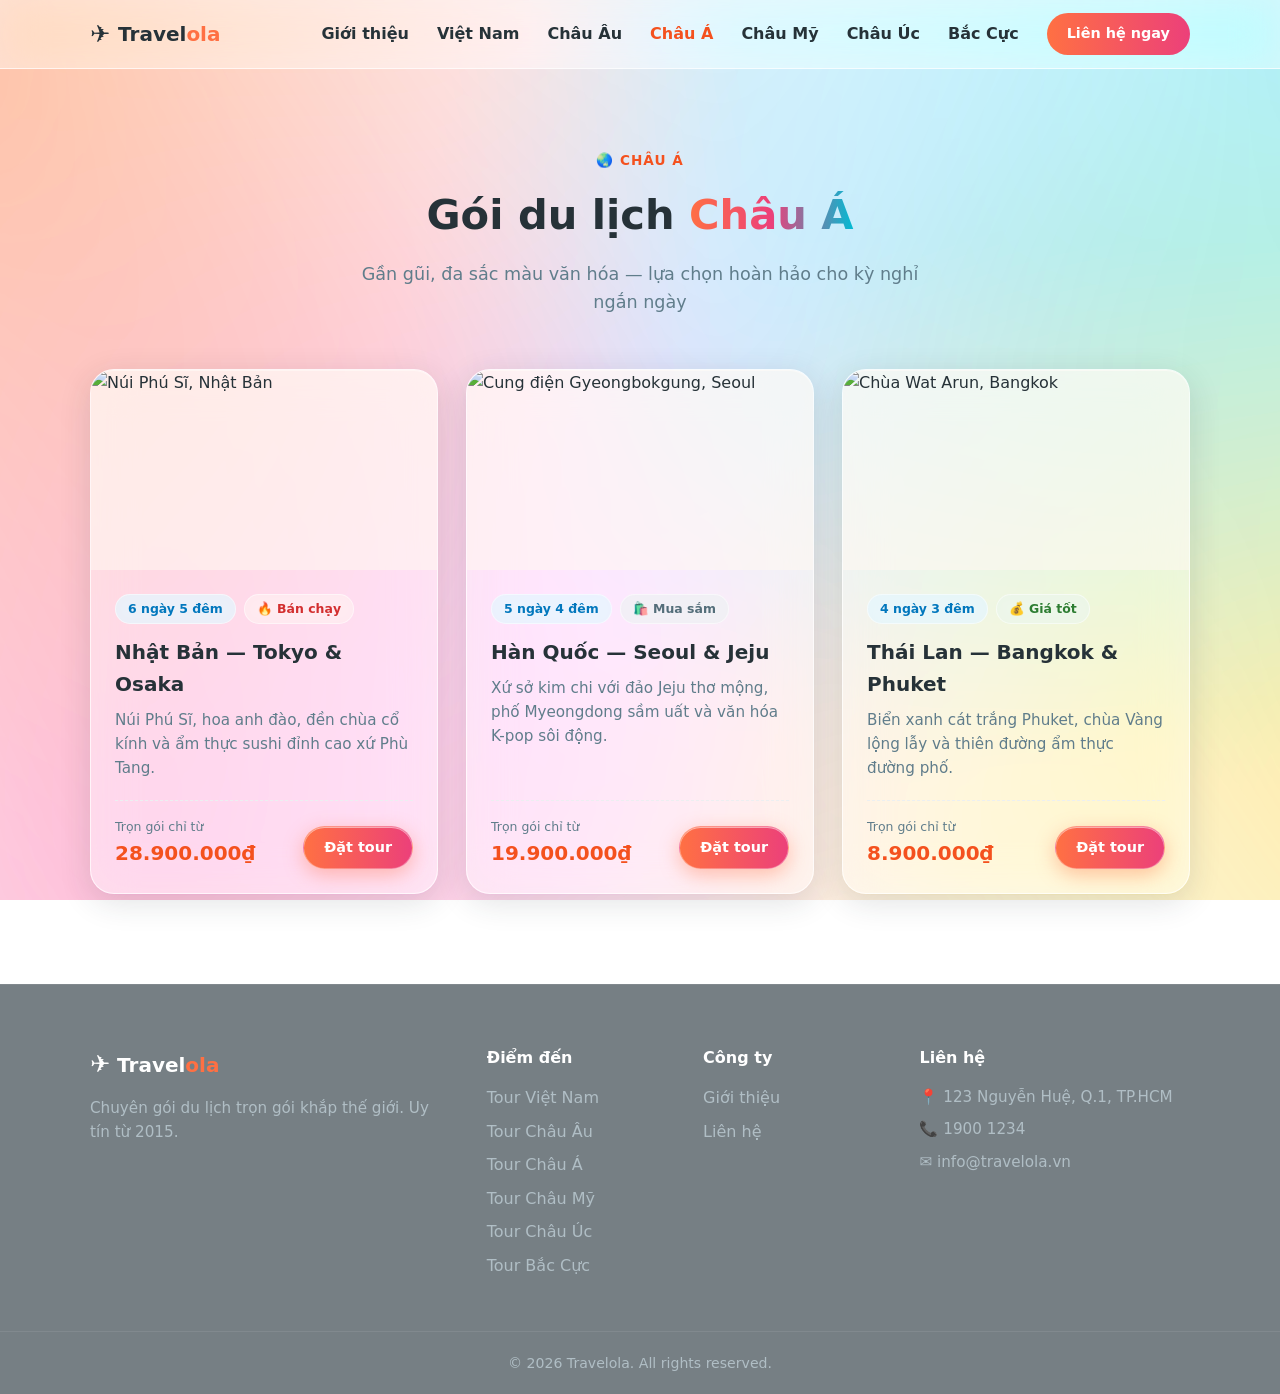
==== website/chau-a.html @ 5a43e80f "Merge main (Travelola rebrand) with Vietnam page Resolved conflicts by keeping the Travelola brandin" ====
<!DOCTYPE html>
<html lang="vi">

<head>
  <meta charset="UTF-8">
  <meta name="viewport" content="width=device-width, initial-scale=1.0">
  <title>Tour Châu Á — Travelola</title>
  <meta name="description"
    content="Gói du lịch trọn gói Châu Á — Nhật Bản, Hàn Quốc, Thái Lan. Gần gũi, đa sắc màu văn hóa, giá tốt cho kỳ nghỉ ngắn ngày.">
  <link rel="canonical" href="https://travelola.vn/chau-a">
  <link rel="icon"
    href="data:image/svg+xml,<svg xmlns='http://www.w3.org/2000/svg' viewBox='0 0 100 100'><text y='.9em' font-size='90'>✈️</text></svg>">

  <!-- Open Graph -->
  <meta property="og:type" content="website">
  <meta property="og:locale" content="vi_VN">
  <meta property="og:title" content="Tour Châu Á — Travelola">
  <meta property="og:description"
    content="Gói du lịch trọn gói Châu Á — Nhật Bản, Hàn Quốc, Thái Lan. Gần gũi, đa sắc màu văn hóa, giá tốt cho kỳ nghỉ ngắn ngày.">
  <meta property="og:url" content="https://travelola.vn/chau-a">

  <!-- Twitter Card -->
  <meta name="twitter:card" content="summary">
  <meta name="twitter:title" content="Tour Châu Á — Travelola">
  <meta name="twitter:description"
    content="Gói du lịch trọn gói Châu Á — Nhật Bản, Hàn Quốc, Thái Lan. Gần gũi, đa sắc màu văn hóa, giá tốt cho kỳ nghỉ ngắn ngày.">

  <link rel="stylesheet" href="css/style.css">
</head>

<body>

  <div class="liquid-bg" aria-hidden="true">
    <div class="liquid-bg-inner"></div>
  </div>

  <!-- ===== HEADER ===== -->
  <header class="header" id="header">
    <div class="container nav">
      <a href="/" class="logo">
        <span class="logo-icon">✈️</span>
        <span class="logo-text">Travel<em>ola</em></span>
      </a>
      <nav class="nav-menu" id="navMenu">
        <a href="/gioi-thieu">Giới thiệu</a>
        <a href="/viet-nam">Việt Nam</a>
        <a href="/chau-au">Châu Âu</a>
        <a href="/chau-a" class="active">Châu Á</a>
        <a href="/chau-my">Châu Mỹ</a>
        <a href="/chau-uc">Châu Úc</a>
        <a href="/chau-bac-cuc">Bắc Cực</a>
        <a href="/lien-he" class="btn btn-small">Liên hệ ngay</a>
      </nav>
      <button class="nav-toggle" id="navToggle" aria-label="Mở menu" aria-expanded="false" aria-controls="navMenu">☰</button>
    </div>
  </header>

  <!-- ===== TOUR CHÂU Á ===== -->
  <section class="section section-first" id="chau-a">
    <div class="container">
      <p class="section-tag">🌏 Châu Á</p>
      <h2 class="section-title">Gói du lịch <span class="gradient-text">Châu Á</span></h2>
      <p class="section-sub">Gần gũi, đa sắc màu văn hóa — lựa chọn hoàn hảo cho kỳ nghỉ ngắn ngày</p>

      <div class="tour-grid">
        <article class="tour-card">
          <div class="tour-img">
            <img src="https://thumb.wikimedia.org/wikipedia/commons/thumb/f/f8/View_of_Mount_Fuji_from_%C5%8Cwakudani_20211202.jpg/1280px-View_of_Mount_Fuji_from_%C5%8Cwakudani_20211202.jpg"
              alt="Núi Phú Sĩ, Nhật Bản" loading="lazy">
          </div>
          <div class="tour-body">
            <div class="tour-meta"><span class="chip chip-blue">6 ngày 5 đêm</span><span class="chip chip-hot">🔥 Bán
                chạy</span></div>
            <h3>Nhật Bản — Tokyo &amp; Osaka</h3>
            <p>Núi Phú Sĩ, hoa anh đào, đền chùa cổ kính và ẩm thực sushi đỉnh cao xứ Phù Tang.</p>
            <div class="tour-footer">
              <div class="price"><span>Trọn gói chỉ từ</span><strong>28.900.000₫</strong></div>
              <a href="/lien-he" class="btn btn-small btn-primary">Đặt tour</a>
            </div>
          </div>
        </article>
        <article class="tour-card">
          <div class="tour-img">
            <img src="https://thumb.wikimedia.org/wikipedia/commons/thumb/6/63/%EA%B4%91%ED%99%94%EB%AC%B8_%EC%9B%94%EB%8C%80.jpg/1280px-%EA%B4%91%ED%99%94%EB%AC%B8_%EC%9B%94%EB%8C%80.jpg"
              alt="Cung điện Gyeongbokgung, Seoul" loading="lazy">
          </div>
          <div class="tour-body">
            <div class="tour-meta"><span class="chip chip-blue">5 ngày 4 đêm</span><span class="chip chip-gray">🛍️ Mua
                sắm</span></div>
            <h3>Hàn Quốc — Seoul &amp; Jeju</h3>
            <p>Xứ sở kim chi với đảo Jeju thơ mộng, phố Myeongdong sầm uất và văn hóa K-pop sôi động.</p>
            <div class="tour-footer">
              <div class="price"><span>Trọn gói chỉ từ</span><strong>19.900.000₫</strong></div>
              <a href="/lien-he" class="btn btn-small btn-primary">Đặt tour</a>
            </div>
          </div>
        </article>
        <article class="tour-card">
          <div class="tour-img">
            <img src="https://thumb.wikimedia.org/wikipedia/commons/thumb/2/2a/%E0%B9%80%E0%B8%88%E0%B8%94%E0%B8%B5%E0%B8%A2%E0%B9%8C%E0%B8%9B%E0%B8%A3%E0%B8%B0%E0%B8%98%E0%B8%B2%E0%B8%99%E0%B8%97%E0%B8%A3%E0%B8%87%E0%B8%9B%E0%B8%A3%E0%B8%B2%E0%B8%87%E0%B8%84%E0%B9%8C%E0%B8%A7%E0%B8%B1%E0%B8%94%E0%B8%AD%E0%B8%A3%E0%B8%B8%E0%B8%932.jpg/1280px-%E0%B9%80%E0%B8%88%E0%B8%94%E0%B8%B5%E0%B8%A2%E0%B9%8C%E0%B8%9B%E0%B8%A3%E0%B8%B0%E0%B8%98%E0%B8%B2%E0%B8%99%E0%B8%97%E0%B8%A3%E0%B8%87%E0%B8%9B%E0%B8%A3%E0%B8%B2%E0%B8%87%E0%B8%84%E0%B9%8C%E0%B8%A7%E0%B8%B1%E0%B8%94%E0%B8%AD%E0%B8%A3%E0%B8%B8%E0%B8%932.jpg"
              alt="Chùa Wat Arun, Bangkok" loading="lazy">
          </div>
          <div class="tour-body">
            <div class="tour-meta"><span class="chip chip-blue">4 ngày 3 đêm</span><span class="chip chip-green">💰 Giá
                tốt</span></div>
            <h3>Thái Lan — Bangkok &amp; Phuket</h3>
            <p>Biển xanh cát trắng Phuket, chùa Vàng lộng lẫy và thiên đường ẩm thực đường phố.</p>
            <div class="tour-footer">
              <div class="price"><span>Trọn gói chỉ từ</span><strong>8.900.000₫</strong></div>
              <a href="/lien-he" class="btn btn-small btn-primary">Đặt tour</a>
            </div>
          </div>
        </article>
      </div>
    </div>
  </section>

  <!-- ===== FOOTER ===== -->
  <footer class="footer">
    <div class="container footer-grid">
      <div>
        <a href="/" class="logo logo-footer"><span class="logo-icon">✈️</span> Travel<em>ola</em></a>
        <p>Chuyên gói du lịch trọn gói khắp thế giới. Uy tín từ 2015.</p>
      </div>
      <div>
        <h4>Điểm đến</h4>
        <a href="/viet-nam">Tour Việt Nam</a>
        <a href="/chau-au">Tour Châu Âu</a>
        <a href="/chau-a">Tour Châu Á</a>
        <a href="/chau-my">Tour Châu Mỹ</a>
        <a href="/chau-uc">Tour Châu Úc</a>
        <a href="/chau-bac-cuc">Tour Bắc Cực</a>
      </div>
      <div>
        <h4>Công ty</h4>
        <a href="/gioi-thieu">Giới thiệu</a>
        <a href="/lien-he">Liên hệ</a>
      </div>
      <div>
        <h4>Liên hệ</h4>
        <p>📍 123 Nguyễn Huệ, Q.1, TP.HCM</p>
        <p>📞 1900 1234</p>
        <p>✉️ info@travelola.vn</p>
      </div>
    </div>
    <div class="footer-bottom">© 2026 Travelola. All rights reserved.</div>
  </footer>

  <script src="js/main.js" defer></script>
</body>

</html>
---- website/css/style.css ----
/* ===== RESET & BASE ===== */
*, *::before, *::after { box-sizing: border-box; margin: 0; padding: 0; }

:root {
  --orange: #ff7043;
  --orange-dark: #f4511e;
  --cyan: #00bcd4;
  --yellow: #ffca28;
  --pink: #ec407a;
  --ink: #263238;
  --gray: #607d8b;
  --bg: #ffffff;
  --bg-alt: rgba(255, 248, 240, .55);
  --radius: 24px;
  --shadow: 0 8px 30px rgba(38, 50, 56, .10);
  --shadow-hover: 0 16px 40px rgba(38, 50, 56, .16);

  /* ===== LIQUID GLASS TOKENS ===== */
  --glass-bg: rgba(255, 255, 255, .45);
  --glass-bg-strong: rgba(255, 255, 255, .65);
  --glass-border: rgba(255, 255, 255, .7);
  --glass-highlight: rgba(255, 255, 255, .9);
  --glass-blur: 22px;
  --glass-shadow: 0 8px 32px rgba(38, 50, 56, .14), inset 0 1px 0 rgba(255, 255, 255, .6);
  --glass-shadow-hover: 0 20px 48px rgba(38, 50, 56, .22), inset 0 1px 0 rgba(255, 255, 255, .7);
}

html { scroll-behavior: smooth; scroll-padding-top: 80px; }

body {
  font-family: 'Segoe UI', system-ui, -apple-system, sans-serif;
  color: var(--ink);
  background: transparent;
  line-height: 1.6;
  min-height: 100vh;
}

/* Blurred liquid color field that glass panels float over */
.liquid-bg {
  position: fixed;
  inset: 0;
  z-index: -1;
  overflow: hidden;
  background: #fdfcfb;
}

.liquid-bg-inner {
  position: absolute;
  inset: -20%;
  background:
    radial-gradient(circle at 12% 18%, rgba(255, 112, 67, .38), transparent 42%),
    radial-gradient(circle at 88% 12%, rgba(0, 188, 212, .32), transparent 45%),
    radial-gradient(circle at 22% 82%, rgba(236, 64, 122, .30), transparent 45%),
    radial-gradient(circle at 92% 78%, rgba(255, 202, 40, .30), transparent 42%),
    radial-gradient(circle at 50% 50%, rgba(102, 126, 234, .16), transparent 60%);
  filter: blur(60px) saturate(160%);
  animation: liquidShift 24s ease-in-out infinite;
}

@keyframes liquidShift {
  0%, 100% { transform: scale(1) translate(0, 0); }
  50% { transform: scale(1.12) translate(-2%, 2%); }
}

.container { max-width: 1140px; margin: 0 auto; padding: 0 20px; }

img { max-width: 100%; }
a { text-decoration: none; color: inherit; }

.gradient-text {
  background: linear-gradient(90deg, var(--orange), var(--pink), var(--cyan));
  -webkit-background-clip: text;
  background-clip: text;
  -webkit-text-fill-color: transparent;
  color: transparent;
}

/* ===== BUTTONS ===== */
.btn {
  display: inline-block;
  padding: 14px 30px;
  border-radius: 999px;
  font-weight: 700;
  font-size: 1rem;
  transition: transform .2s, box-shadow .2s, background .2s, border-color .2s;
  cursor: pointer;
  position: relative;
}
.btn:hover { transform: translateY(-3px); }

.btn-primary {
  background: linear-gradient(90deg, var(--orange), var(--pink));
  color: #fff;
  box-shadow: 0 6px 20px rgba(255, 112, 67, .4), inset 0 1px 0 rgba(255, 255, 255, .5);
  border: 1px solid rgba(255, 255, 255, .3);
}
.btn-primary:hover { box-shadow: 0 10px 28px rgba(255, 112, 67, .55), inset 0 1px 0 rgba(255, 255, 255, .5); }

.btn-outline {
  border: 1px solid var(--glass-border);
  color: var(--ink);
  background: var(--glass-bg);
  backdrop-filter: blur(var(--glass-blur));
  -webkit-backdrop-filter: blur(var(--glass-blur));
  box-shadow: var(--glass-shadow);
}
.btn-outline:hover { background: var(--glass-bg-strong); box-shadow: var(--glass-shadow-hover); }

.btn-white {
  background: rgba(255, 255, 255, .75);
  color: var(--orange-dark);
  backdrop-filter: blur(var(--glass-blur));
  -webkit-backdrop-filter: blur(var(--glass-blur));
  box-shadow: var(--glass-shadow);
  border: 1px solid var(--glass-border);
}
.btn-outline-white {
  border: 1px solid rgba(255, 255, 255, .6);
  color: #fff;
  background: rgba(255, 255, 255, .12);
  backdrop-filter: blur(var(--glass-blur));
  -webkit-backdrop-filter: blur(var(--glass-blur));
}
.btn-outline-white:hover { background: rgba(255,255,255,.22); }

.btn-small { padding: 9px 20px; font-size: .9rem; }

/* ===== HEADER ===== */
.header {
  position: fixed;
  top: 0; left: 0; right: 0;
  z-index: 100;
  background: var(--glass-bg);
  backdrop-filter: blur(var(--glass-blur)) saturate(180%);
  -webkit-backdrop-filter: blur(var(--glass-blur)) saturate(180%);
  border-bottom: 1px solid var(--glass-border);
  transition: box-shadow .3s, background .3s;
}
.header.scrolled { box-shadow: var(--glass-shadow); background: var(--glass-bg-strong); }

.nav {
  display: flex;
  align-items: center;
  justify-content: space-between;
  height: 68px;
}

.logo { display: flex; align-items: center; gap: 8px; font-size: 1.25rem; font-weight: 800; }
.logo em { font-style: normal; color: var(--orange); }
.logo-icon { font-size: 1.5rem; }

.nav-menu { display: flex; align-items: center; gap: 28px; }
.nav-menu a { font-weight: 600; color: var(--ink); transition: color .2s; }
.nav-menu a:hover { color: var(--orange); }
.nav-menu a.active:not(.btn) { color: var(--orange-dark); }
.nav-menu .btn { color: #fff; background: linear-gradient(90deg, var(--orange), var(--pink)); }
.nav-menu .btn:hover { color: #fff; }
.nav-menu .btn.active { box-shadow: 0 0 0 2px rgba(255, 255, 255, .7); }

.nav-toggle {
  display: none;
  background: none;
  border: none;
  font-size: 1.6rem;
  color: var(--ink);
  cursor: pointer;
}

/* ===== HERO ===== */
.hero {
  position: relative;
  padding: 150px 0 120px;
  overflow: hidden;
  text-align: center;
}

.hero-content { position: relative; z-index: 2; }

.hero-badge {
  display: inline-block;
  background: var(--glass-bg-strong);
  backdrop-filter: blur(var(--glass-blur));
  -webkit-backdrop-filter: blur(var(--glass-blur));
  border: 1px solid var(--glass-border);
  padding: 8px 20px;
  border-radius: 999px;
  font-weight: 600;
  font-size: .95rem;
  box-shadow: var(--glass-shadow);
  margin-bottom: 24px;
}

.hero h1 { font-size: clamp(2.2rem, 5.5vw, 3.8rem); line-height: 1.15; margin-bottom: 20px; }

.hero-sub {
  font-size: 1.15rem;
  color: var(--gray);
  max-width: 640px;
  margin: 0 auto 32px;
}

.hero-actions { display: flex; gap: 16px; justify-content: center; flex-wrap: wrap; margin-bottom: 48px; }

.hero-stats {
  display: flex;
  justify-content: center;
  gap: 56px;
  flex-wrap: wrap;
}
.stat strong { display: block; font-size: 2rem; color: var(--orange-dark); }
.stat span { color: var(--gray); font-size: .95rem; }

.hero-decor {
  position: absolute;
  font-size: 3.5rem;
  opacity: .5;
  animation: float 6s ease-in-out infinite;
  user-select: none;
}
.hero-decor-1 { top: 18%; left: 8%; animation-delay: 0s; }
.hero-decor-2 { top: 30%; right: 10%; animation-delay: 1.5s; }
.hero-decor-3 { bottom: 22%; left: 14%; animation-delay: 3s; }
.hero-decor-4 { bottom: 28%; right: 16%; animation-delay: 4.5s; }

@keyframes float {
  0%, 100% { transform: translateY(0); }
  50% { transform: translateY(-18px); }
}

/* ===== SECTIONS ===== */
.section { padding: 90px 0; }
.section-alt { background: var(--bg-alt); }
.section-first { padding-top: 150px; }

.section-tag {
  text-align: center;
  font-weight: 700;
  color: var(--orange-dark);
  text-transform: uppercase;
  letter-spacing: 1px;
  font-size: .85rem;
  margin-bottom: 10px;
}

.section-title { text-align: center; font-size: clamp(1.8rem, 4vw, 2.6rem); margin-bottom: 12px; }
.section-sub { text-align: center; color: var(--gray); font-size: 1.1rem; max-width: 560px; margin: 0 auto 52px; }

/* ===== ABOUT ===== */
.about-grid {
  display: grid;
  grid-template-columns: repeat(auto-fit, minmax(240px, 1fr));
  gap: 24px;
}

.about-card {
  display: block;
  background: var(--glass-bg);
  backdrop-filter: blur(var(--glass-blur)) saturate(160%);
  -webkit-backdrop-filter: blur(var(--glass-blur)) saturate(160%);
  border: 1px solid var(--glass-border);
  border-radius: var(--radius);
  padding: 32px 26px;
  box-shadow: var(--glass-shadow);
  transition: transform .25s, box-shadow .25s, background .25s;
  text-align: center;
}
.about-card:hover { transform: translateY(-8px); box-shadow: var(--glass-shadow-hover); background: var(--glass-bg-strong); }

.about-icon {
  width: 68px; height: 68px;
  border-radius: 20px;
  display: flex;
  align-items: center;
  justify-content: center;
  font-size: 2rem;
  margin: 0 auto 18px;
  border: 1px solid rgba(255, 255, 255, .6);
  box-shadow: inset 0 1px 0 rgba(255, 255, 255, .7);
}
.about-card h3 { margin-bottom: 10px; font-size: 1.15rem; }
.about-card p { color: var(--gray); font-size: .95rem; }

/* ===== TOUR CARDS ===== */
.tour-grid {
  display: grid;
  grid-template-columns: repeat(auto-fit, minmax(290px, 1fr));
  gap: 28px;
}

.tour-card {
  background: var(--glass-bg);
  backdrop-filter: blur(var(--glass-blur)) saturate(160%);
  -webkit-backdrop-filter: blur(var(--glass-blur)) saturate(160%);
  border: 1px solid var(--glass-border);
  border-radius: var(--radius);
  overflow: hidden;
  box-shadow: var(--glass-shadow);
  transition: transform .25s, box-shadow .25s, background .25s;
  display: flex;
  flex-direction: column;
}
.tour-card:hover { transform: translateY(-8px); box-shadow: var(--glass-shadow-hover); background: var(--glass-bg-strong); }

.tour-img {
  height: 200px;
  overflow: hidden;
  background: var(--bg-alt);
}
.tour-img img {
  width: 100%;
  height: 100%;
  object-fit: cover;
  display: block;
  transition: transform .3s;
}
.tour-card:hover .tour-img img { transform: scale(1.08); }

.tour-body { padding: 24px; display: flex; flex-direction: column; flex: 1; }

.tour-meta { display: flex; gap: 8px; flex-wrap: wrap; margin-bottom: 12px; }

.chip {
  font-size: .78rem;
  font-weight: 700;
  padding: 4px 12px;
  border-radius: 999px;
  backdrop-filter: blur(8px);
  -webkit-backdrop-filter: blur(8px);
  border: 1px solid rgba(255, 255, 255, .5);
}
.chip-blue  { background: rgba(225, 245, 254, .65); color: #0277bd; }
.chip-gray  { background: rgba(236, 239, 241, .65); color: #546e7a; }
.chip-hot   { background: rgba(255, 235, 238, .65); color: #d32f2f; }
.chip-green { background: rgba(232, 245, 233, .65); color: #2e7d32; }

.tour-body h3 { font-size: 1.25rem; margin-bottom: 8px; }
.tour-body > p { color: var(--gray); font-size: .95rem; flex: 1; }

.tour-footer {
  display: flex;
  align-items: flex-end;
  justify-content: space-between;
  gap: 12px;
  margin-top: 20px;
  padding-top: 16px;
  border-top: 1px dashed #eceff1;
}

.price span { display: block; font-size: .78rem; color: var(--gray); }
.price strong { font-size: 1.25rem; color: var(--orange-dark); }

/* ===== CTA ===== */
.cta {
  position: relative;
  margin: 40px auto;
  max-width: 1140px;
  border-radius: var(--radius);
  background: linear-gradient(120deg, rgba(255, 112, 67, .75) 0%, rgba(236, 64, 122, .75) 55%, rgba(0, 188, 212, .75) 130%);
  backdrop-filter: blur(var(--glass-blur)) saturate(160%);
  -webkit-backdrop-filter: blur(var(--glass-blur)) saturate(160%);
  border: 1px solid rgba(255, 255, 255, .4);
  box-shadow: var(--glass-shadow);
  color: #fff;
  padding: 80px 0;
  text-align: center;
}
.cta.section-first { padding-top: 150px; }
.cta h2 { font-size: clamp(1.7rem, 4vw, 2.4rem); margin-bottom: 14px; }
.cta p { font-size: 1.1rem; opacity: .95; max-width: 560px; margin: 0 auto 30px; }
.cta-actions { display: flex; gap: 16px; justify-content: center; flex-wrap: wrap; }


/* ===== CONTACT FORM ===== */
.contact-form {
  background: var(--glass-bg-strong);
  backdrop-filter: blur(var(--glass-blur)) saturate(160%);
  -webkit-backdrop-filter: blur(var(--glass-blur)) saturate(160%);
  color: var(--ink);
  text-align: left;
  max-width: 560px;
  margin: 44px auto 0;
  padding: 36px;
  border-radius: var(--radius);
  border: 1px solid rgba(255, 255, 255, .6);
  box-shadow: var(--glass-shadow);
}
.contact-form h3 { text-align: center; font-size: 1.35rem; margin-bottom: 22px; }
.form-row { display: grid; grid-template-columns: 1fr 1fr; gap: 16px; }
.form-group { margin-bottom: 16px; }
.form-group label { display: block; font-size: .9rem; font-weight: 700; margin-bottom: 6px; color: var(--gray); }
.form-group input,
.form-group textarea {
  width: 100%;
  padding: 12px 14px;
  border: 1px solid var(--glass-border);
  border-radius: 12px;
  font: inherit;
  color: var(--ink);
  background: rgba(255, 255, 255, .55);
  transition: border-color .2s, background .2s;
}
.form-group input:focus,
.form-group textarea:focus { outline: none; border-color: var(--orange); background: rgba(255, 255, 255, .85); }
.form-group textarea { resize: vertical; }
.contact-form .btn { display: block; width: 100%; text-align: center; border: none; }
.form-note { margin-top: 14px; text-align: center; font-weight: 700; min-height: 1.2em; }
.form-note.success { color: #2e7d32; }
.form-note.error { color: #c62828; }

@media (max-width: 560px) {
  .form-row { grid-template-columns: 1fr; }
  .contact-form { padding: 26px; }
}
/* ===== FOOTER ===== */
.footer {
  background: rgba(28, 43, 51, .6);
  backdrop-filter: blur(var(--glass-blur)) saturate(160%);
  -webkit-backdrop-filter: blur(var(--glass-blur)) saturate(160%);
  border-top: 1px solid rgba(255, 255, 255, .08);
  color: #b0bec5;
  padding: 60px 0 0;
}

.footer-grid {
  display: grid;
  grid-template-columns: 2fr 1fr 1fr 1.5fr;
  gap: 36px;
  padding-bottom: 44px;
}

.footer .logo-footer { color: #fff; margin-bottom: 12px; }
.footer h4 { color: #fff; margin-bottom: 14px; font-size: 1rem; }
.footer a { display: block; margin-bottom: 8px; transition: color .2s; }
.footer a:hover { color: var(--yellow); }
.footer p { font-size: .95rem; margin-bottom: 8px; }

.footer-bottom {
  border-top: 1px solid rgba(255,255,255,.08);
  text-align: center;
  padding: 20px;
  font-size: .88rem;
}

/* ===== SCROLL REVEAL ===== */
.reveal {
  opacity: 0;
  transform: translateY(28px);
  transition: opacity .6s ease, transform .6s ease;
}
.reveal.visible { opacity: 1; transform: translateY(0); }

/* ===== RESPONSIVE ===== */
@media (max-width: 820px) {
  .nav-toggle { display: block; }

  .nav-menu {
    position: absolute;
    top: 68px; left: 0; right: 0;
    background: var(--glass-bg-strong);
    backdrop-filter: blur(var(--glass-blur)) saturate(160%);
    -webkit-backdrop-filter: blur(var(--glass-blur)) saturate(160%);
    border-bottom: 1px solid var(--glass-border);
    flex-direction: column;
    padding: 24px;
    gap: 18px;
    box-shadow: var(--glass-shadow);
    display: none;
  }
  .nav-menu.open { display: flex; }

  .hero { padding: 120px 0 100px; }
  .section-first { padding-top: 120px; }
  .hero-decor { font-size: 2.2rem; }
  .hero-stats { gap: 32px; }

  .footer-grid { grid-template-columns: 1fr 1fr; }
}

@media (max-width: 520px) {
  .footer-grid { grid-template-columns: 1fr; }
  .section { padding: 64px 0; }
}
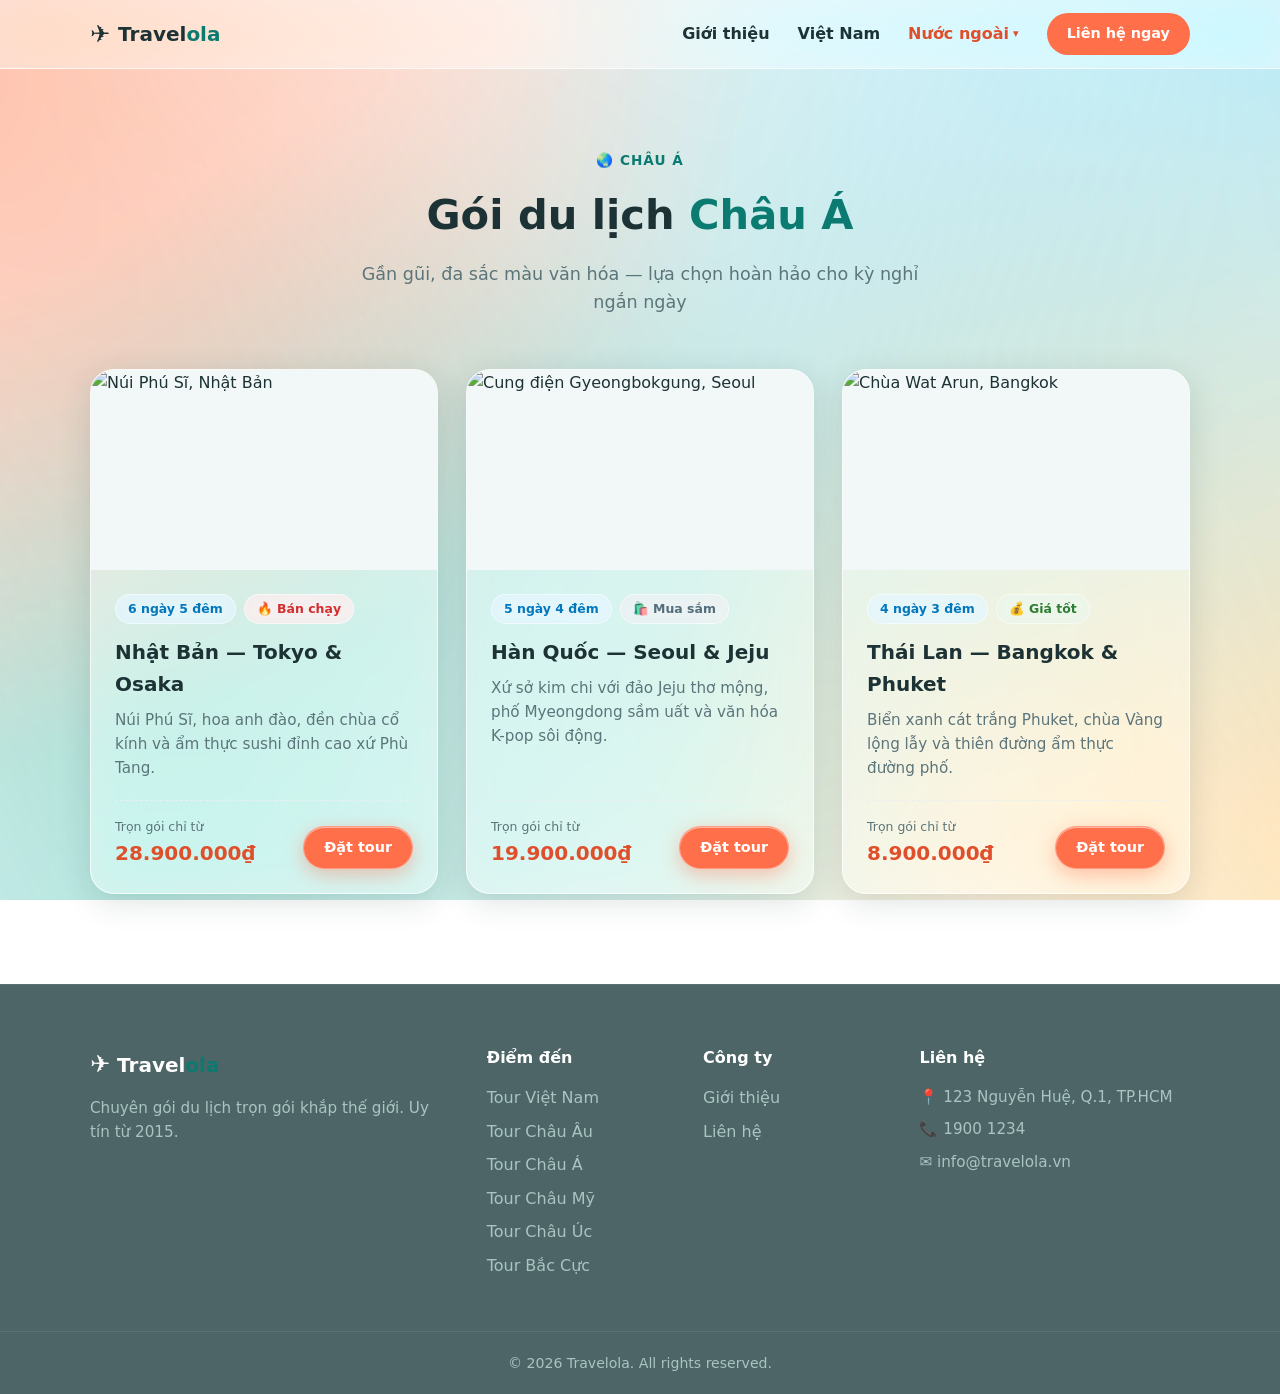
==== commit 0bd82fb5: "Gộp menu các châu vào một mục "Nước ngoài" Thay 5 link châu lục (Châu Âu, Châu Á, Châu Mỹ, Châu Úc, " ====
--- a/website/chau-a.html
+++ b/website/chau-a.html
@@ -44,11 +44,18 @@
       <nav class="nav-menu" id="navMenu">
         <a href="/gioi-thieu">Giới thiệu</a>
         <a href="/viet-nam">Việt Nam</a>
-        <a href="/chau-au">Châu Âu</a>
-        <a href="/chau-a" class="active">Châu Á</a>
-        <a href="/chau-my">Châu Mỹ</a>
-        <a href="/chau-uc">Châu Úc</a>
-        <a href="/chau-bac-cuc">Bắc Cực</a>
+        <div class="nav-dropdown">
+          <button type="button" class="nav-dropdown-toggle active" aria-expanded="false" aria-haspopup="true">
+            Nước ngoài <span class="nav-caret" aria-hidden="true">▾</span>
+          </button>
+          <div class="nav-dropdown-menu">
+            <a href="/chau-au">Châu Âu</a>
+            <a href="/chau-a" class="active">Châu Á</a>
+            <a href="/chau-my">Châu Mỹ</a>
+            <a href="/chau-uc">Châu Úc</a>
+            <a href="/chau-bac-cuc">Bắc Cực</a>
+          </div>
+        </div>
         <a href="/lien-he" class="btn btn-small">Liên hệ ngay</a>
       </nav>
       <button class="nav-toggle" id="navToggle" aria-label="Mở menu" aria-expanded="false" aria-controls="navMenu">☰</button>
--- a/website/css/style.css
+++ b/website/css/style.css
@@ -2,18 +2,19 @@
 *, *::before, *::after { box-sizing: border-box; margin: 0; padding: 0; }
 
 :root {
-  --orange: #ff7043;
-  --orange-dark: #f4511e;
-  --cyan: #00bcd4;
-  --yellow: #ffca28;
-  --pink: #ec407a;
-  --ink: #263238;
-  --gray: #607d8b;
+  --sea: #0f9b8e;
+  --sea-dark: #0b7a70;
+  --sky: #4fb8d6;
+  --sand: #e8ac4f;
+  --coral: #ff6f4a;
+  --coral-dark: #e04f2b;
+  --ink: #1d3235;
+  --gray: #5c757a;
   --bg: #ffffff;
-  --bg-alt: rgba(255, 248, 240, .55);
+  --bg-alt: #f2f8f7;
   --radius: 24px;
-  --shadow: 0 8px 30px rgba(38, 50, 56, .10);
-  --shadow-hover: 0 16px 40px rgba(38, 50, 56, .16);
+  --shadow: 0 8px 30px rgba(29, 50, 53, .10);
+  --shadow-hover: 0 16px 40px rgba(29, 50, 53, .16);
 
   /* ===== LIQUID GLASS TOKENS ===== */
   --glass-bg: rgba(255, 255, 255, .45);
@@ -21,8 +22,8 @@
   --glass-border: rgba(255, 255, 255, .7);
   --glass-highlight: rgba(255, 255, 255, .9);
   --glass-blur: 22px;
-  --glass-shadow: 0 8px 32px rgba(38, 50, 56, .14), inset 0 1px 0 rgba(255, 255, 255, .6);
-  --glass-shadow-hover: 0 20px 48px rgba(38, 50, 56, .22), inset 0 1px 0 rgba(255, 255, 255, .7);
+  --glass-shadow: 0 8px 32px rgba(29, 50, 53, .14), inset 0 1px 0 rgba(255, 255, 255, .6);
+  --glass-shadow-hover: 0 20px 48px rgba(29, 50, 53, .22), inset 0 1px 0 rgba(255, 255, 255, .7);
 }
 
 html { scroll-behavior: smooth; scroll-padding-top: 80px; }
@@ -48,11 +49,11 @@
   position: absolute;
   inset: -20%;
   background:
-    radial-gradient(circle at 12% 18%, rgba(255, 112, 67, .38), transparent 42%),
-    radial-gradient(circle at 88% 12%, rgba(0, 188, 212, .32), transparent 45%),
-    radial-gradient(circle at 22% 82%, rgba(236, 64, 122, .30), transparent 45%),
-    radial-gradient(circle at 92% 78%, rgba(255, 202, 40, .30), transparent 42%),
-    radial-gradient(circle at 50% 50%, rgba(102, 126, 234, .16), transparent 60%);
+    radial-gradient(circle at 12% 18%, rgba(255, 111, 74, .38), transparent 42%),
+    radial-gradient(circle at 88% 12%, rgba(79, 184, 214, .32), transparent 45%),
+    radial-gradient(circle at 22% 82%, rgba(15, 155, 142, .30), transparent 45%),
+    radial-gradient(circle at 92% 78%, rgba(232, 172, 79, .30), transparent 42%),
+    radial-gradient(circle at 50% 50%, rgba(11, 122, 112, .16), transparent 60%);
   filter: blur(60px) saturate(160%);
   animation: liquidShift 24s ease-in-out infinite;
 }
@@ -68,11 +69,7 @@
 a { text-decoration: none; color: inherit; }
 
 .gradient-text {
-  background: linear-gradient(90deg, var(--orange), var(--pink), var(--cyan));
-  -webkit-background-clip: text;
-  background-clip: text;
-  -webkit-text-fill-color: transparent;
-  color: transparent;
+  color: var(--sea-dark);
 }
 
 /* ===== BUTTONS ===== */
@@ -89,12 +86,12 @@
 .btn:hover { transform: translateY(-3px); }
 
 .btn-primary {
-  background: linear-gradient(90deg, var(--orange), var(--pink));
+  background: var(--coral);
   color: #fff;
-  box-shadow: 0 6px 20px rgba(255, 112, 67, .4), inset 0 1px 0 rgba(255, 255, 255, .5);
+  box-shadow: 0 6px 20px rgba(255, 111, 74, .4), inset 0 1px 0 rgba(255, 255, 255, .5);
   border: 1px solid rgba(255, 255, 255, .3);
 }
-.btn-primary:hover { box-shadow: 0 10px 28px rgba(255, 112, 67, .55), inset 0 1px 0 rgba(255, 255, 255, .5); }
+.btn-primary:hover { background: var(--coral-dark); box-shadow: 0 10px 28px rgba(224, 79, 43, .5), inset 0 1px 0 rgba(255, 255, 255, .5); }
 
 .btn-outline {
   border: 1px solid var(--glass-border);
@@ -108,7 +105,7 @@
 
 .btn-white {
   background: rgba(255, 255, 255, .75);
-  color: var(--orange-dark);
+  color: var(--coral-dark);
   backdrop-filter: blur(var(--glass-blur));
   -webkit-backdrop-filter: blur(var(--glass-blur));
   box-shadow: var(--glass-shadow);
@@ -146,15 +143,15 @@
 }
 
 .logo { display: flex; align-items: center; gap: 8px; font-size: 1.25rem; font-weight: 800; }
-.logo em { font-style: normal; color: var(--orange); }
+.logo em { font-style: normal; color: var(--sea-dark); }
 .logo-icon { font-size: 1.5rem; }
 
 .nav-menu { display: flex; align-items: center; gap: 28px; }
 .nav-menu a { font-weight: 600; color: var(--ink); transition: color .2s; }
-.nav-menu a:hover { color: var(--orange); }
-.nav-menu a.active:not(.btn) { color: var(--orange-dark); }
-.nav-menu .btn { color: #fff; background: linear-gradient(90deg, var(--orange), var(--pink)); }
-.nav-menu .btn:hover { color: #fff; }
+.nav-menu a:hover { color: var(--coral); }
+.nav-menu a.active:not(.btn) { color: var(--coral-dark); }
+.nav-menu .btn { color: #fff; background: var(--coral); }
+.nav-menu .btn:hover { color: #fff; background: var(--coral-dark); }
 .nav-menu .btn.active { box-shadow: 0 0 0 2px rgba(255, 255, 255, .7); }
 
 .nav-toggle {
@@ -166,6 +163,53 @@
   cursor: pointer;
 }
 
+/* ===== NAV DROPDOWN (Nước ngoài) ===== */
+.nav-dropdown { position: relative; }
+
+.nav-dropdown-toggle {
+  display: flex;
+  align-items: center;
+  gap: 4px;
+  background: none;
+  border: none;
+  font: inherit;
+  font-weight: 600;
+  color: var(--ink);
+  cursor: pointer;
+  padding: 0;
+  transition: color .2s;
+}
+.nav-dropdown-toggle:hover { color: var(--coral); }
+.nav-dropdown-toggle.active { color: var(--coral-dark); }
+
+.nav-caret { font-size: .7em; transition: transform .2s; }
+.nav-dropdown:hover .nav-caret,
+.nav-dropdown.open .nav-caret { transform: rotate(180deg); }
+
+.nav-dropdown-menu {
+  display: none;
+  flex-direction: column;
+  position: absolute;
+  top: calc(100% + 16px);
+  left: 50%;
+  transform: translateX(-50%);
+  min-width: 160px;
+  background: var(--glass-bg-strong);
+  backdrop-filter: blur(var(--glass-blur)) saturate(180%);
+  -webkit-backdrop-filter: blur(var(--glass-blur)) saturate(180%);
+  border: 1px solid var(--glass-border);
+  border-radius: 16px;
+  padding: 10px;
+  gap: 4px;
+  box-shadow: var(--glass-shadow);
+  z-index: 20;
+}
+.nav-dropdown-menu a { padding: 8px 12px; border-radius: 10px; white-space: nowrap; }
+.nav-dropdown-menu a:hover { background: rgba(255, 255, 255, .6); }
+
+.nav-dropdown:hover .nav-dropdown-menu,
+.nav-dropdown.open .nav-dropdown-menu { display: flex; }
+
 /* ===== HERO ===== */
 .hero {
   position: relative;
@@ -207,7 +251,7 @@
   gap: 56px;
   flex-wrap: wrap;
 }
-.stat strong { display: block; font-size: 2rem; color: var(--orange-dark); }
+.stat strong { display: block; font-size: 2rem; color: var(--sea-dark); }
 .stat span { color: var(--gray); font-size: .95rem; }
 
 .hero-decor {
@@ -235,7 +279,7 @@
 .section-tag {
   text-align: center;
   font-weight: 700;
-  color: var(--orange-dark);
+  color: var(--sea-dark);
   text-transform: uppercase;
   letter-spacing: 1px;
   font-size: .85rem;
@@ -347,7 +391,7 @@
 }
 
 .price span { display: block; font-size: .78rem; color: var(--gray); }
-.price strong { font-size: 1.25rem; color: var(--orange-dark); }
+.price strong { font-size: 1.25rem; color: var(--coral-dark); }
 
 /* ===== CTA ===== */
 .cta {
@@ -355,7 +399,7 @@
   margin: 40px auto;
   max-width: 1140px;
   border-radius: var(--radius);
-  background: linear-gradient(120deg, rgba(255, 112, 67, .75) 0%, rgba(236, 64, 122, .75) 55%, rgba(0, 188, 212, .75) 130%);
+  background: linear-gradient(120deg, rgba(11, 122, 112, .92) 0%, rgba(255, 111, 74, .85) 130%);
   backdrop-filter: blur(var(--glass-blur)) saturate(160%);
   -webkit-backdrop-filter: blur(var(--glass-blur)) saturate(160%);
   border: 1px solid rgba(255, 255, 255, .4);
@@ -400,7 +444,7 @@
   transition: border-color .2s, background .2s;
 }
 .form-group input:focus,
-.form-group textarea:focus { outline: none; border-color: var(--orange); background: rgba(255, 255, 255, .85); }
+.form-group textarea:focus { outline: none; border-color: var(--coral); background: rgba(255, 255, 255, .85); }
 .form-group textarea { resize: vertical; }
 .contact-form .btn { display: block; width: 100%; text-align: center; border: none; }
 .form-note { margin-top: 14px; text-align: center; font-weight: 700; min-height: 1.2em; }
@@ -413,11 +457,11 @@
 }
 /* ===== FOOTER ===== */
 .footer {
-  background: rgba(28, 43, 51, .6);
+  background: rgba(18, 50, 52, .75);
   backdrop-filter: blur(var(--glass-blur)) saturate(160%);
   -webkit-backdrop-filter: blur(var(--glass-blur)) saturate(160%);
   border-top: 1px solid rgba(255, 255, 255, .08);
-  color: #b0bec5;
+  color: #a9c4c1;
   padding: 60px 0 0;
 }
 
@@ -431,7 +475,7 @@
 .footer .logo-footer { color: #fff; margin-bottom: 12px; }
 .footer h4 { color: #fff; margin-bottom: 14px; font-size: 1rem; }
 .footer a { display: block; margin-bottom: 8px; transition: color .2s; }
-.footer a:hover { color: var(--yellow); }
+.footer a:hover { color: var(--sand); }
 .footer p { font-size: .95rem; margin-bottom: 8px; }
 
 .footer-bottom {
@@ -468,6 +512,24 @@
   }
   .nav-menu.open { display: flex; }
 
+  .nav-dropdown { width: 100%; }
+  .nav-dropdown-toggle { width: 100%; justify-content: space-between; }
+  .nav-dropdown-menu {
+    display: none;
+    position: static;
+    transform: none;
+    width: 100%;
+    margin-top: 10px;
+    padding: 4px 0 0 14px;
+    background: transparent;
+    border: none;
+    box-shadow: none;
+    backdrop-filter: none;
+    -webkit-backdrop-filter: none;
+  }
+  .nav-dropdown:hover .nav-dropdown-menu { display: none; }
+  .nav-dropdown.open .nav-dropdown-menu { display: flex; }
+
   .hero { padding: 120px 0 100px; }
   .section-first { padding-top: 120px; }
   .hero-decor { font-size: 2.2rem; }
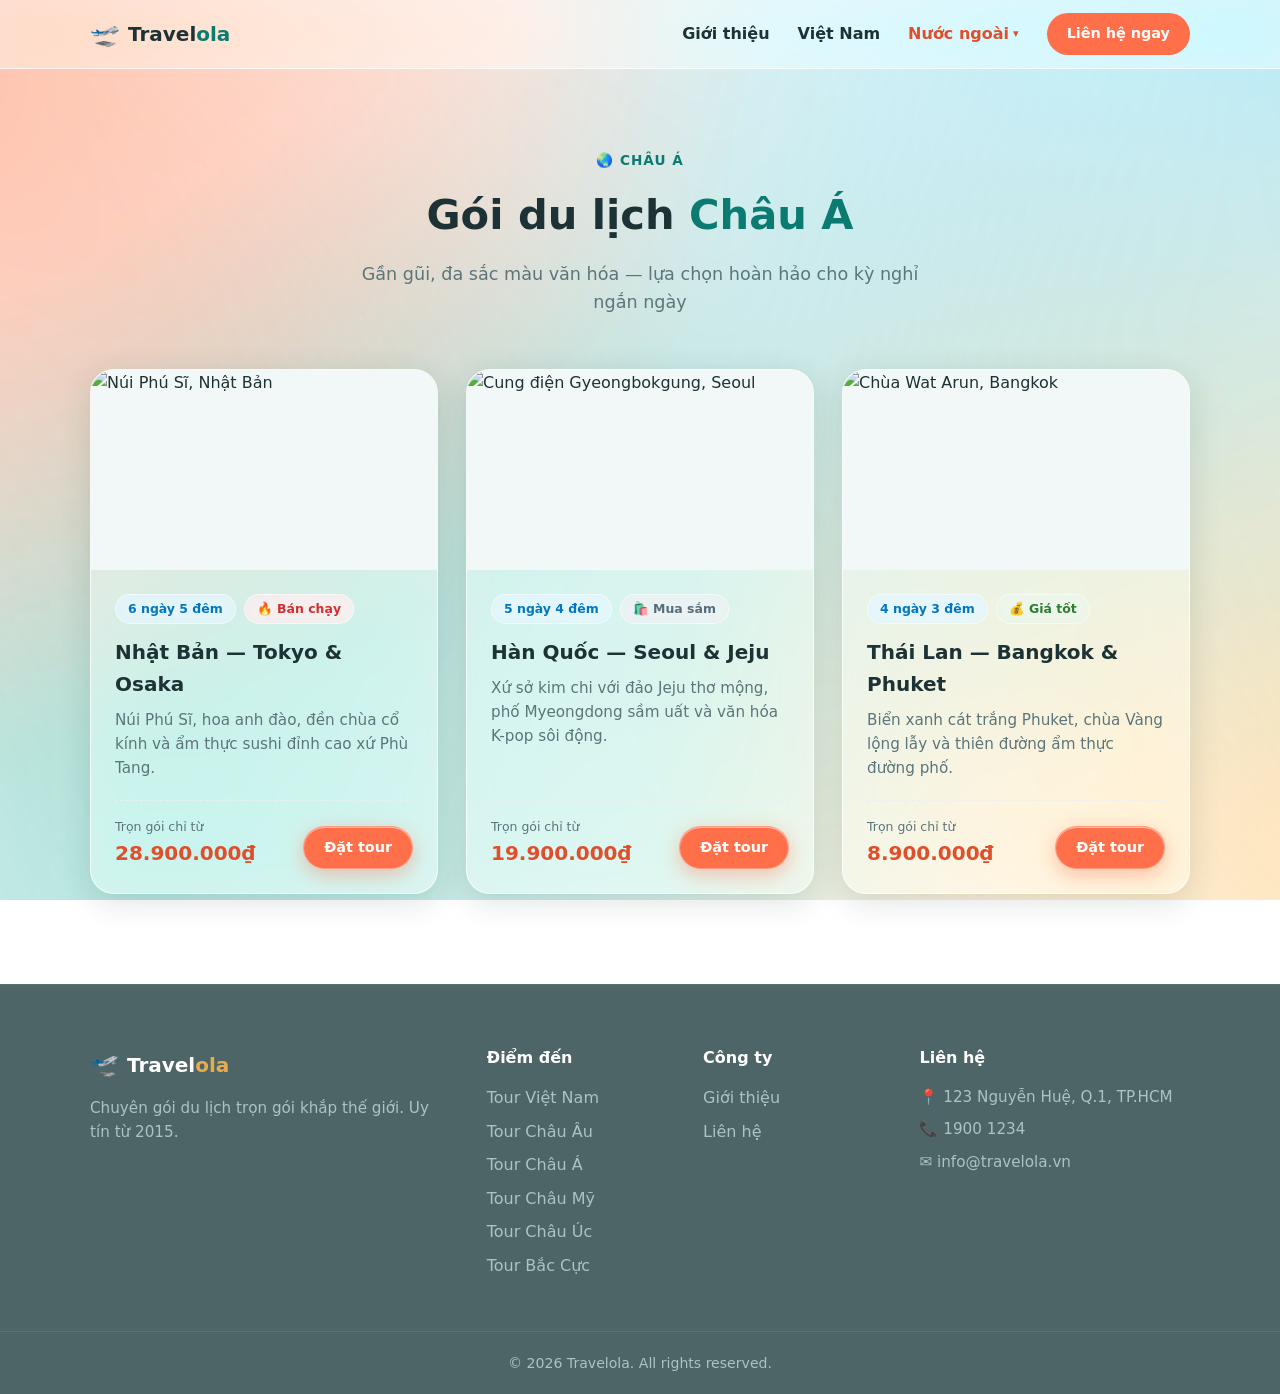
==== commit 4828c309: "Sửa theo góp ý trên bản preview - Đổi icon logo máy bay (✈️ → 🛫) trên toàn bộ header/footer - Tách "" ====
--- a/website/chau-a.html
+++ b/website/chau-a.html
@@ -38,7 +38,7 @@
   <header class="header" id="header">
     <div class="container nav">
       <a href="/" class="logo">
-        <span class="logo-icon">✈️</span>
+        <span class="logo-icon">🛫</span>
         <span class="logo-text">Travel<em>ola</em></span>
       </a>
       <nav class="nav-menu" id="navMenu">
@@ -126,7 +126,7 @@
   <footer class="footer">
     <div class="container footer-grid">
       <div>
-        <a href="/" class="logo logo-footer"><span class="logo-icon">✈️</span> Travel<em>ola</em></a>
+        <a href="/" class="logo logo-footer"><span class="logo-icon">🛫</span> Travel<em>ola</em></a>
         <p>Chuyên gói du lịch trọn gói khắp thế giới. Uy tín từ 2015.</p>
       </div>
       <div>
--- a/website/css/style.css
+++ b/website/css/style.css
@@ -455,6 +455,115 @@
   .form-row { grid-template-columns: 1fr; }
   .contact-form { padding: 26px; }
 }
+/* ===== TIMELINE ===== */
+.timeline {
+  position: relative;
+  max-width: 720px;
+  margin: 0 auto;
+  padding-left: 32px;
+  border-left: 2px solid var(--glass-border);
+}
+.timeline-item { position: relative; padding-bottom: 40px; }
+.timeline-item:last-child { padding-bottom: 0; }
+.timeline-dot {
+  position: absolute;
+  left: -41px;
+  top: 4px;
+  width: 18px; height: 18px;
+  border-radius: 50%;
+  background: var(--coral);
+  border: 3px solid var(--bg);
+  box-shadow: 0 0 0 2px var(--coral);
+}
+.timeline-year { font-weight: 800; color: var(--sea-dark); font-size: 1.1rem; margin-bottom: 6px; }
+.timeline-item h3 { font-size: 1.15rem; margin-bottom: 6px; }
+.timeline-item p { color: var(--gray); }
+
+/* ===== TEAM ===== */
+.team-grid { display: grid; grid-template-columns: repeat(auto-fit, minmax(220px, 1fr)); gap: 24px; }
+.team-card {
+  background: var(--glass-bg);
+  backdrop-filter: blur(var(--glass-blur)) saturate(160%);
+  -webkit-backdrop-filter: blur(var(--glass-blur)) saturate(160%);
+  border: 1px solid var(--glass-border);
+  border-radius: var(--radius);
+  padding: 28px 22px;
+  text-align: center;
+  box-shadow: var(--glass-shadow);
+  transition: transform .25s, box-shadow .25s, background .25s;
+}
+.team-card:hover { transform: translateY(-8px); box-shadow: var(--glass-shadow-hover); background: var(--glass-bg-strong); }
+.team-avatar {
+  width: 84px; height: 84px;
+  border-radius: 50%;
+  display: flex;
+  align-items: center;
+  justify-content: center;
+  font-size: 2.2rem;
+  margin: 0 auto 16px;
+  background: var(--bg-alt);
+  border: 1px solid rgba(255, 255, 255, .6);
+}
+.team-card h3 { font-size: 1.1rem; margin-bottom: 4px; }
+.team-role { color: var(--coral-dark); font-weight: 700; font-size: .9rem; margin-bottom: 10px; }
+.team-card p { color: var(--gray); font-size: .92rem; }
+
+/* ===== STEPS ===== */
+.steps { display: grid; grid-template-columns: repeat(auto-fit, minmax(220px, 1fr)); gap: 24px; }
+.step {
+  background: var(--glass-bg);
+  backdrop-filter: blur(var(--glass-blur)) saturate(160%);
+  -webkit-backdrop-filter: blur(var(--glass-blur)) saturate(160%);
+  border: 1px solid var(--glass-border);
+  border-radius: var(--radius);
+  padding: 32px 22px 26px;
+  text-align: center;
+  box-shadow: var(--glass-shadow);
+}
+.step-num {
+  width: 40px; height: 40px;
+  border-radius: 50%;
+  background: var(--coral);
+  color: #fff;
+  display: flex;
+  align-items: center;
+  justify-content: center;
+  font-weight: 800;
+  margin: 0 auto 16px;
+}
+.step h3 { font-size: 1.1rem; margin-bottom: 8px; }
+.step p { color: var(--gray); font-size: .92rem; }
+
+/* ===== TESTIMONIALS ===== */
+.testimonial-grid { display: grid; grid-template-columns: repeat(auto-fit, minmax(260px, 1fr)); gap: 24px; }
+.testimonial-card {
+  background: var(--glass-bg);
+  backdrop-filter: blur(var(--glass-blur)) saturate(160%);
+  -webkit-backdrop-filter: blur(var(--glass-blur)) saturate(160%);
+  border: 1px solid var(--glass-border);
+  border-radius: var(--radius);
+  padding: 30px 26px;
+  box-shadow: var(--glass-shadow);
+}
+.testimonial-stars { color: var(--sand); margin-bottom: 14px; letter-spacing: 2px; }
+.testimonial-quote { color: var(--ink); margin-bottom: 18px; }
+.testimonial-author { display: flex; align-items: center; gap: 12px; }
+.testimonial-avatar {
+  width: 44px; height: 44px;
+  border-radius: 50%;
+  display: flex;
+  align-items: center;
+  justify-content: center;
+  font-size: 1.3rem;
+  background: var(--bg-alt);
+  flex-shrink: 0;
+}
+.testimonial-author strong { display: block; font-size: .95rem; }
+.testimonial-author span { color: var(--gray); font-size: .85rem; }
+
+/* ===== STATS STRIP ===== */
+.stats-strip { display: flex; justify-content: center; gap: 56px; flex-wrap: wrap; }
+
 /* ===== FOOTER ===== */
 .footer {
   background: rgba(18, 50, 52, .75);
@@ -473,6 +582,7 @@
 }
 
 .footer .logo-footer { color: #fff; margin-bottom: 12px; }
+.footer .logo-footer em { color: var(--sand); }
 .footer h4 { color: #fff; margin-bottom: 14px; font-size: 1rem; }
 .footer a { display: block; margin-bottom: 8px; transition: color .2s; }
 .footer a:hover { color: var(--sand); }
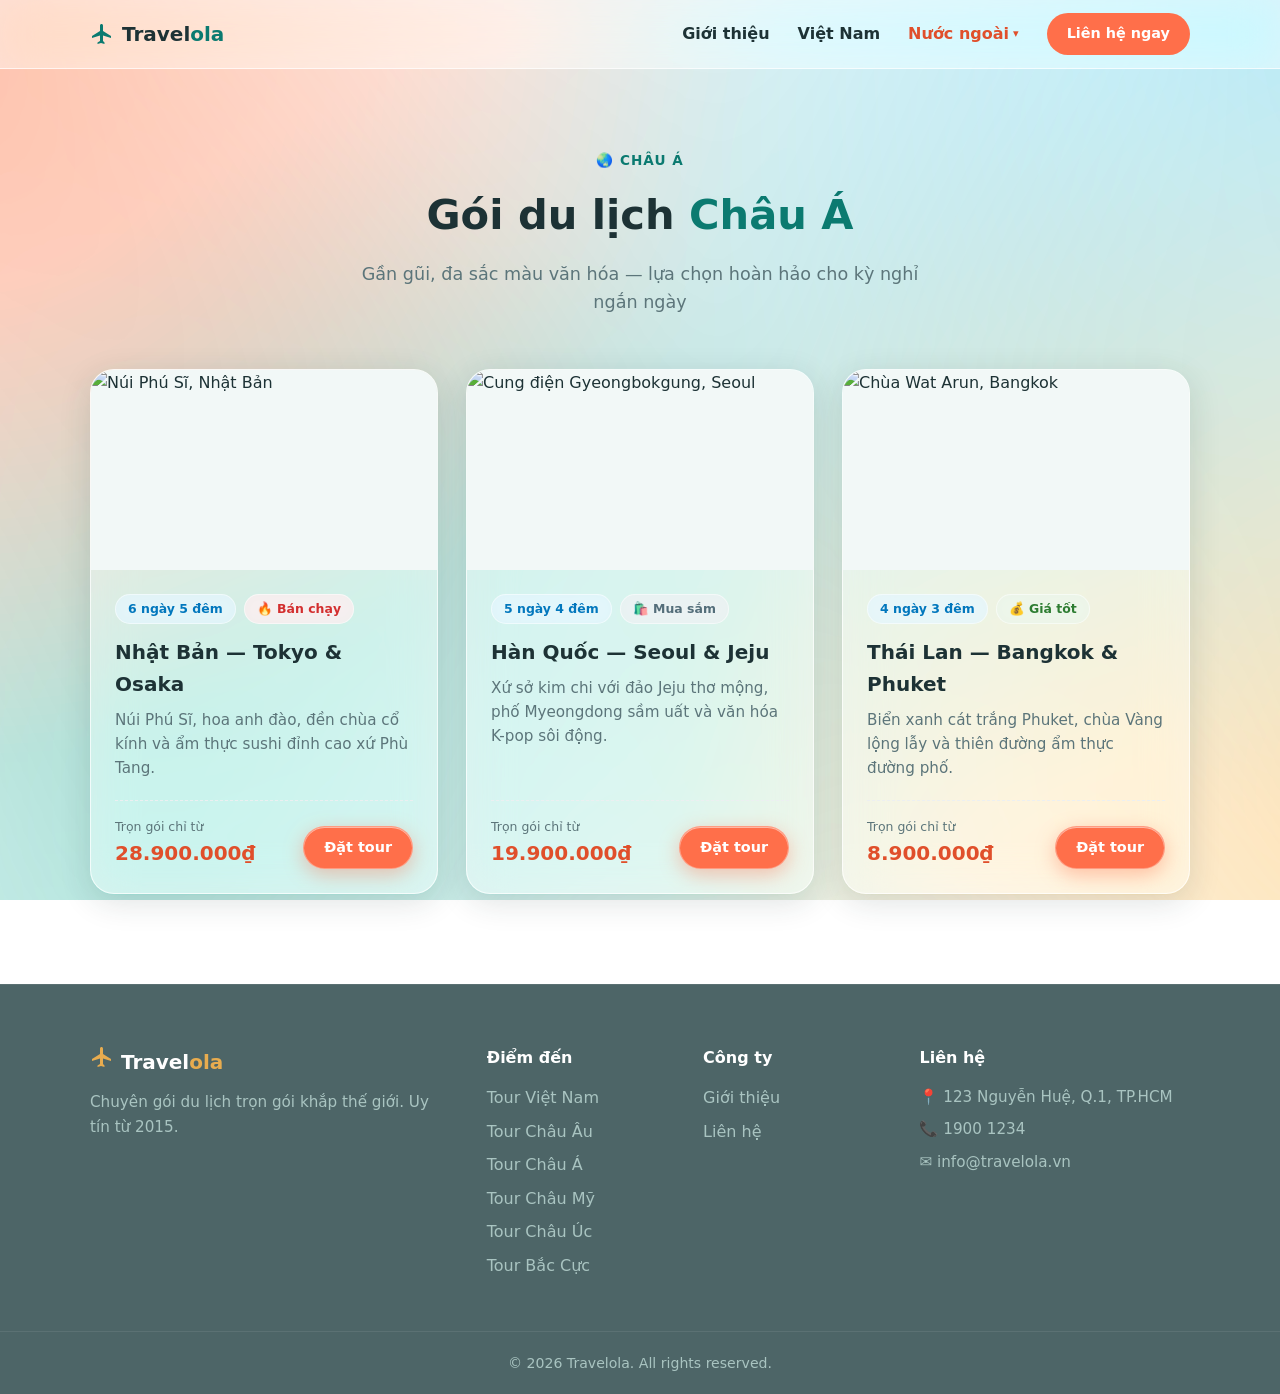
==== commit a74fa5d9: "Thay icon logo bằng SVG thay vì emoji Emoji máy bay hiển thị không nhất quán/không đẹp giữa các hệ t" ====
--- a/website/chau-a.html
+++ b/website/chau-a.html
@@ -9,7 +9,7 @@
     content="Gói du lịch trọn gói Châu Á — Nhật Bản, Hàn Quốc, Thái Lan. Gần gũi, đa sắc màu văn hóa, giá tốt cho kỳ nghỉ ngắn ngày.">
   <link rel="canonical" href="https://travelola.vn/chau-a">
   <link rel="icon"
-    href="data:image/svg+xml,<svg xmlns='http://www.w3.org/2000/svg' viewBox='0 0 100 100'><text y='.9em' font-size='90'>✈️</text></svg>">
+    href="data:image/svg+xml,<svg xmlns='http://www.w3.org/2000/svg' viewBox='0 0 24 24'><rect width='24' height='24' rx='6' fill='%230b7a70'/><path fill='white' d='M21 16v-2l-8-5V3.5c0-.83-.67-1.5-1.5-1.5S10 2.67 10 3.5V9l-8 5v2l8-2.5V19l-2.5 1.5V22l3.5-1 3.5 1v-1.5L13 19v-5.5l8 2.5z'/></svg>">
 
   <!-- Open Graph -->
   <meta property="og:type" content="website">
@@ -38,7 +38,7 @@
   <header class="header" id="header">
     <div class="container nav">
       <a href="/" class="logo">
-        <span class="logo-icon">🛫</span>
+        <span class="logo-icon" aria-hidden="true"><svg viewBox="0 0 24 24"><path d="M21 16v-2l-8-5V3.5c0-.83-.67-1.5-1.5-1.5S10 2.67 10 3.5V9l-8 5v2l8-2.5V19l-2.5 1.5V22l3.5-1 3.5 1v-1.5L13 19v-5.5l8 2.5z"/></svg></span>
         <span class="logo-text">Travel<em>ola</em></span>
       </a>
       <nav class="nav-menu" id="navMenu">
@@ -126,7 +126,7 @@
   <footer class="footer">
     <div class="container footer-grid">
       <div>
-        <a href="/" class="logo logo-footer"><span class="logo-icon">🛫</span> Travel<em>ola</em></a>
+        <a href="/" class="logo logo-footer"><span class="logo-icon" aria-hidden="true"><svg viewBox="0 0 24 24"><path d="M21 16v-2l-8-5V3.5c0-.83-.67-1.5-1.5-1.5S10 2.67 10 3.5V9l-8 5v2l8-2.5V19l-2.5 1.5V22l3.5-1 3.5 1v-1.5L13 19v-5.5l8 2.5z"/></svg></span> Travel<em>ola</em></a>
         <p>Chuyên gói du lịch trọn gói khắp thế giới. Uy tín từ 2015.</p>
       </div>
       <div>
--- a/website/css/style.css
+++ b/website/css/style.css
@@ -144,7 +144,16 @@
 
 .logo { display: flex; align-items: center; gap: 8px; font-size: 1.25rem; font-weight: 800; }
 .logo em { font-style: normal; color: var(--sea-dark); }
-.logo-icon { font-size: 1.5rem; }
+.logo-icon {
+  display: inline-flex;
+  align-items: center;
+  justify-content: center;
+  width: 24px;
+  height: 24px;
+  flex-shrink: 0;
+  color: var(--sea-dark);
+}
+.logo-icon svg { width: 100%; height: 100%; fill: currentColor; }
 
 .nav-menu { display: flex; align-items: center; gap: 28px; }
 .nav-menu a { font-weight: 600; color: var(--ink); transition: color .2s; }
@@ -582,7 +591,8 @@
 }
 
 .footer .logo-footer { color: #fff; margin-bottom: 12px; }
-.footer .logo-footer em { color: var(--sand); }
+.footer .logo-footer em,
+.footer .logo-footer .logo-icon { color: var(--sand); }
 .footer h4 { color: #fff; margin-bottom: 14px; font-size: 1rem; }
 .footer a { display: block; margin-bottom: 8px; transition: color .2s; }
 .footer a:hover { color: var(--sand); }
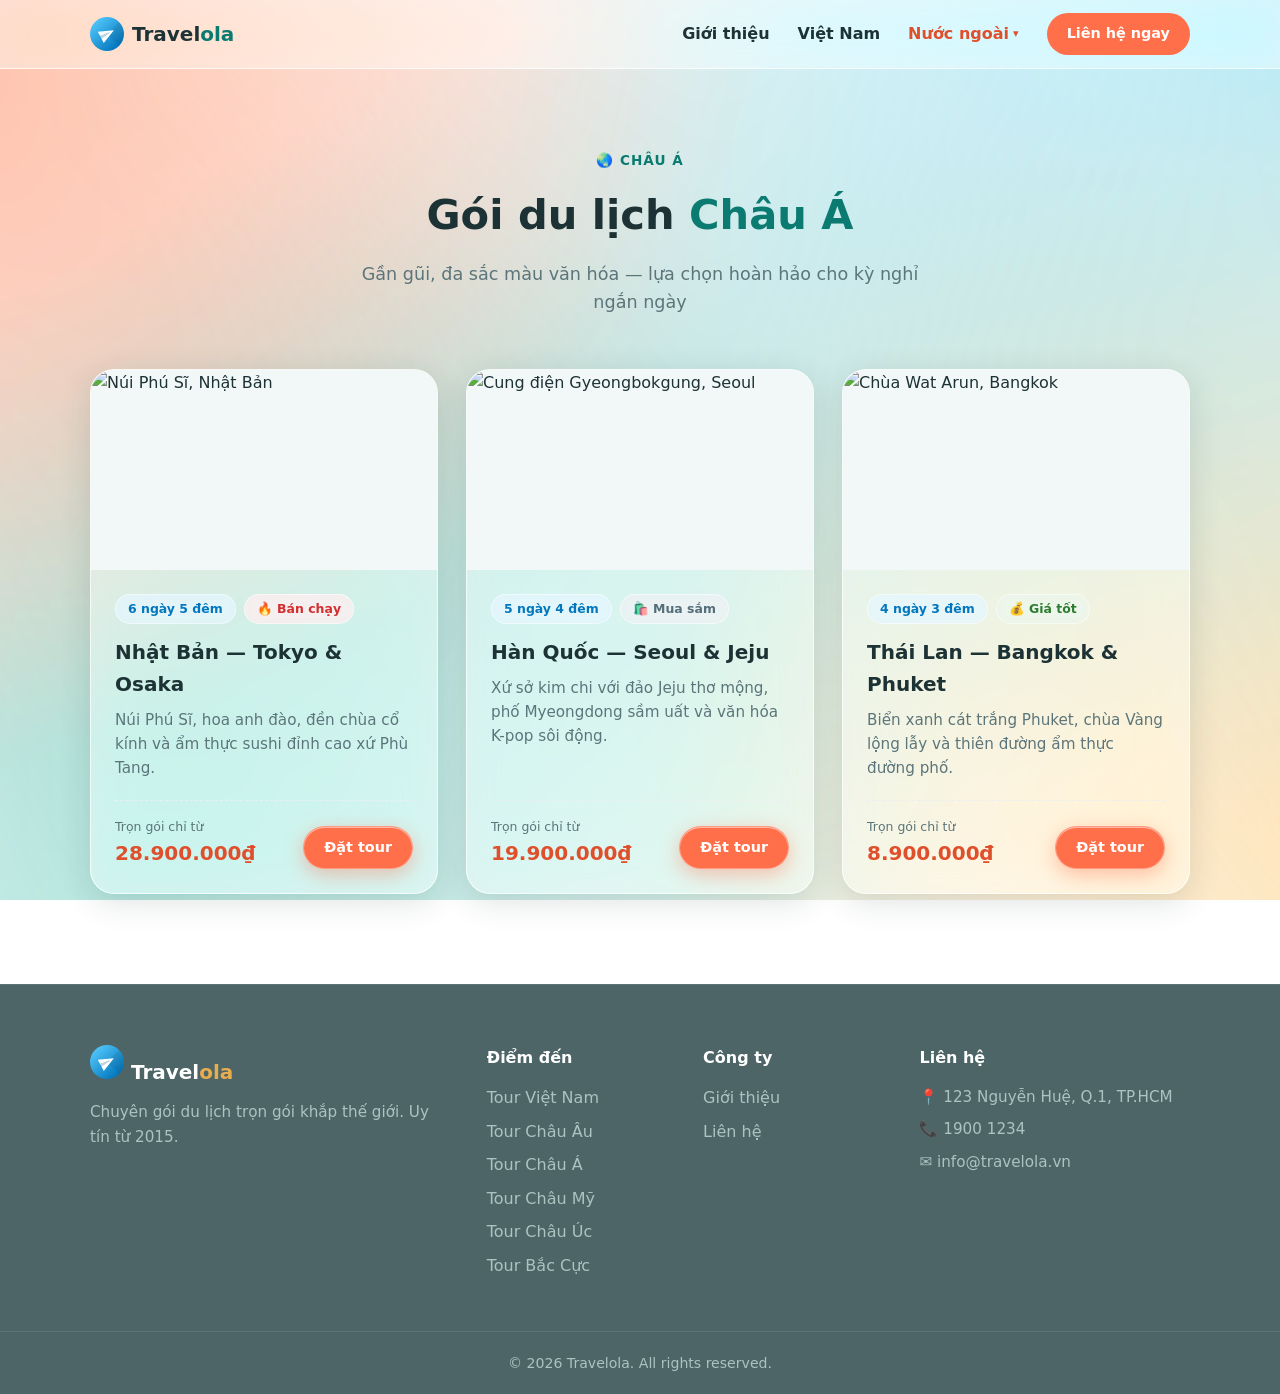
==== commit f87bf402: "Đổi logo thành icon huy hiệu tròn kiểu Material Thay icon máy bay dạng nét đơn giản bằng huy hiệu tr" ====
--- a/website/chau-a.html
+++ b/website/chau-a.html
@@ -9,7 +9,7 @@
     content="Gói du lịch trọn gói Châu Á — Nhật Bản, Hàn Quốc, Thái Lan. Gần gũi, đa sắc màu văn hóa, giá tốt cho kỳ nghỉ ngắn ngày.">
   <link rel="canonical" href="https://travelola.vn/chau-a">
   <link rel="icon"
-    href="data:image/svg+xml,<svg xmlns='http://www.w3.org/2000/svg' viewBox='0 0 24 24'><rect width='24' height='24' rx='6' fill='%230b7a70'/><path fill='white' d='M21 16v-2l-8-5V3.5c0-.83-.67-1.5-1.5-1.5S10 2.67 10 3.5V9l-8 5v2l8-2.5V19l-2.5 1.5V22l3.5-1 3.5 1v-1.5L13 19v-5.5l8 2.5z'/></svg>">
+    href="data:image/svg+xml,<svg xmlns='http://www.w3.org/2000/svg' viewBox='0 0 48 48'><circle cx='24' cy='24' r='24' fill='%230277bd'/><g transform='translate(24 24) rotate(-28) translate(-12 -12)'><path d='M2.01 21L23 12 2.01 3 2 10l15 2-15 2z' fill='white'/><path d='M2 10l15 2-15 2z' fill='%23cfd8dc'/></g></svg>">
 
   <!-- Open Graph -->
   <meta property="og:type" content="website">
@@ -38,7 +38,7 @@
   <header class="header" id="header">
     <div class="container nav">
       <a href="/" class="logo">
-        <span class="logo-icon" aria-hidden="true"><svg viewBox="0 0 24 24"><path d="M21 16v-2l-8-5V3.5c0-.83-.67-1.5-1.5-1.5S10 2.67 10 3.5V9l-8 5v2l8-2.5V19l-2.5 1.5V22l3.5-1 3.5 1v-1.5L13 19v-5.5l8 2.5z"/></svg></span>
+        <span class="logo-icon" aria-hidden="true"><svg viewBox="0 0 48 48"><defs><linearGradient id="lga" x1="8" y1="6" x2="40" y2="42" gradientUnits="userSpaceOnUse"><stop offset="0" stop-color="#4fc3f7"/><stop offset="1" stop-color="#0277bd"/></linearGradient><clipPath id="lca"><circle cx="24" cy="24" r="24"/></clipPath></defs><circle cx="24" cy="24" r="24" fill="url(#lga)"/><g clip-path="url(#lca)"><polygon points="24,24 48,0 48,48" fill="#000" opacity="0.07"/></g><g transform="translate(24 24) rotate(-28) translate(-12 -12)"><path d="M2.01 21L23 12 2.01 3 2 10l15 2-15 2z" fill="#fff"/><path d="M2 10l15 2-15 2z" fill="#cfd8dc"/></g></svg></span>
         <span class="logo-text">Travel<em>ola</em></span>
       </a>
       <nav class="nav-menu" id="navMenu">
@@ -126,7 +126,7 @@
   <footer class="footer">
     <div class="container footer-grid">
       <div>
-        <a href="/" class="logo logo-footer"><span class="logo-icon" aria-hidden="true"><svg viewBox="0 0 24 24"><path d="M21 16v-2l-8-5V3.5c0-.83-.67-1.5-1.5-1.5S10 2.67 10 3.5V9l-8 5v2l8-2.5V19l-2.5 1.5V22l3.5-1 3.5 1v-1.5L13 19v-5.5l8 2.5z"/></svg></span> Travel<em>ola</em></a>
+        <a href="/" class="logo logo-footer"><span class="logo-icon" aria-hidden="true"><svg viewBox="0 0 48 48"><defs><linearGradient id="lgb" x1="8" y1="6" x2="40" y2="42" gradientUnits="userSpaceOnUse"><stop offset="0" stop-color="#4fc3f7"/><stop offset="1" stop-color="#0277bd"/></linearGradient><clipPath id="lcb"><circle cx="24" cy="24" r="24"/></clipPath></defs><circle cx="24" cy="24" r="24" fill="url(#lgb)"/><g clip-path="url(#lcb)"><polygon points="24,24 48,0 48,48" fill="#000" opacity="0.07"/></g><g transform="translate(24 24) rotate(-28) translate(-12 -12)"><path d="M2.01 21L23 12 2.01 3 2 10l15 2-15 2z" fill="#fff"/><path d="M2 10l15 2-15 2z" fill="#cfd8dc"/></g></svg></span> Travel<em>ola</em></a>
         <p>Chuyên gói du lịch trọn gói khắp thế giới. Uy tín từ 2015.</p>
       </div>
       <div>
--- a/website/css/style.css
+++ b/website/css/style.css
@@ -148,12 +148,11 @@
   display: inline-flex;
   align-items: center;
   justify-content: center;
-  width: 24px;
-  height: 24px;
+  width: 34px;
+  height: 34px;
   flex-shrink: 0;
-  color: var(--sea-dark);
-}
-.logo-icon svg { width: 100%; height: 100%; fill: currentColor; }
+}
+.logo-icon svg { width: 100%; height: 100%; }
 
 .nav-menu { display: flex; align-items: center; gap: 28px; }
 .nav-menu a { font-weight: 600; color: var(--ink); transition: color .2s; }
@@ -591,8 +590,7 @@
 }
 
 .footer .logo-footer { color: #fff; margin-bottom: 12px; }
-.footer .logo-footer em,
-.footer .logo-footer .logo-icon { color: var(--sand); }
+.footer .logo-footer em { color: var(--sand); }
 .footer h4 { color: #fff; margin-bottom: 14px; font-size: 1rem; }
 .footer a { display: block; margin-bottom: 8px; transition: color .2s; }
 .footer a:hover { color: var(--sand); }
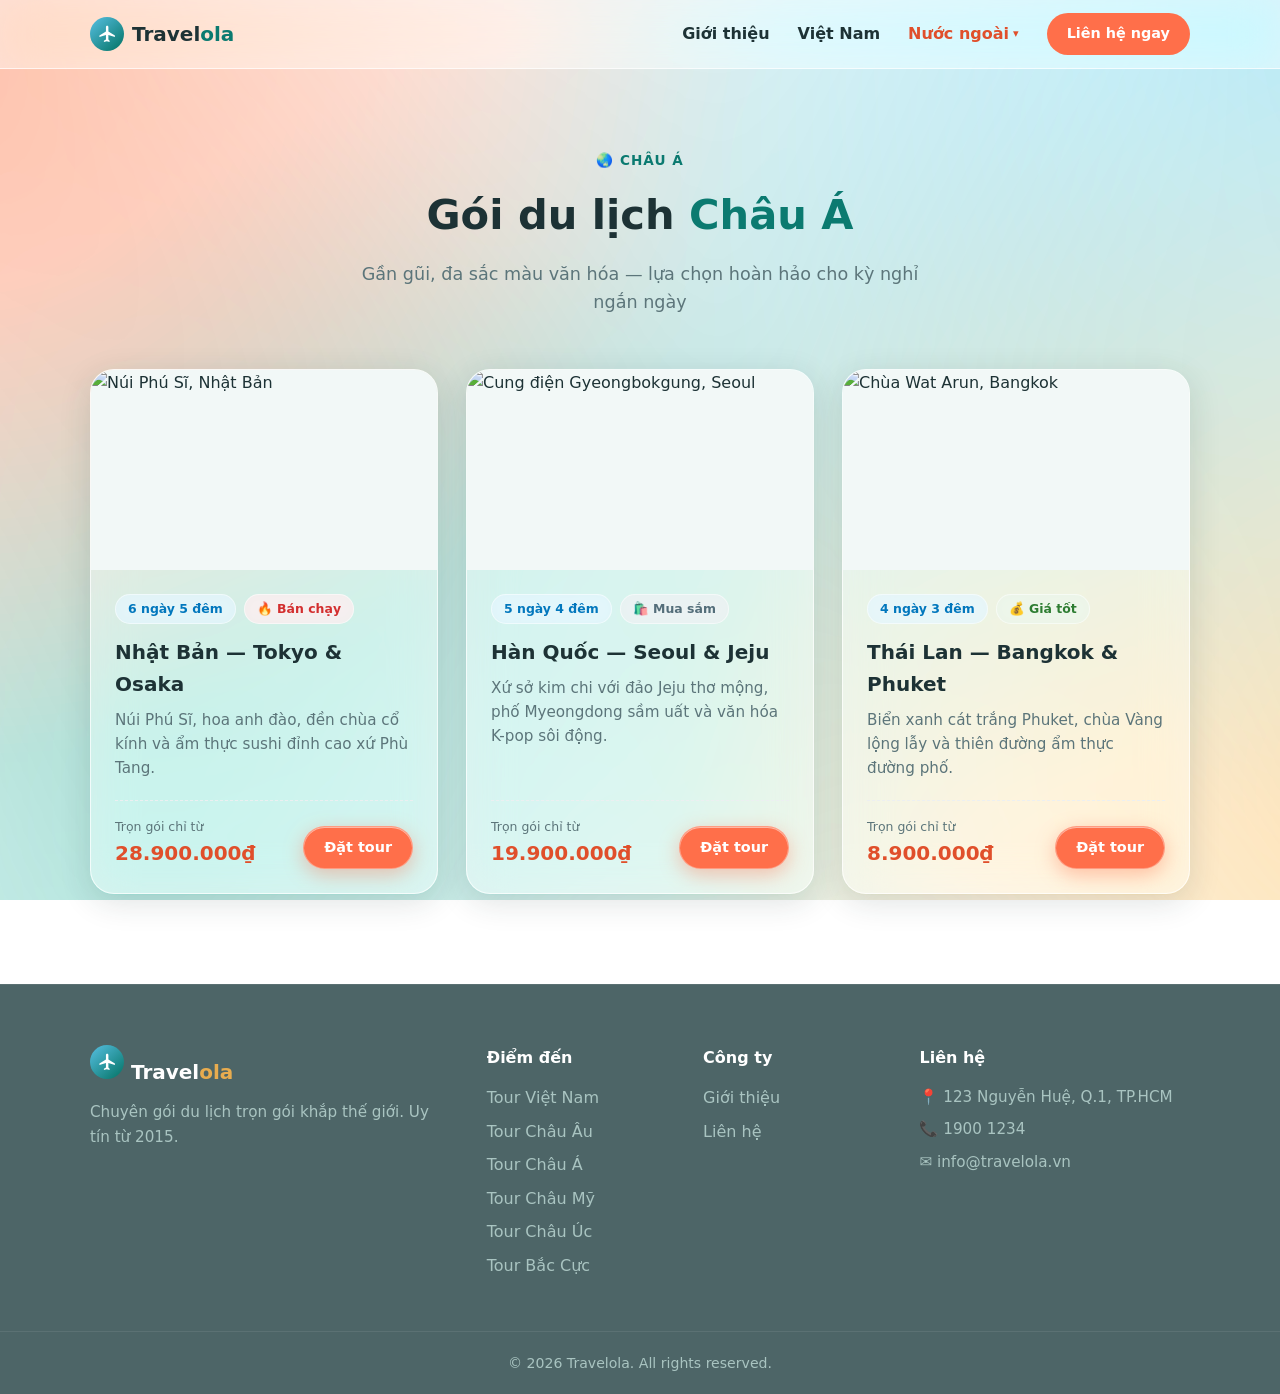
==== commit c76c4712: "Sửa lại icon logo: bỏ hình giống Telegram, dùng đúng máy bay + màu thương hiệu Bản trước dùng hình m" ====
--- a/website/chau-a.html
+++ b/website/chau-a.html
@@ -9,7 +9,7 @@
     content="Gói du lịch trọn gói Châu Á — Nhật Bản, Hàn Quốc, Thái Lan. Gần gũi, đa sắc màu văn hóa, giá tốt cho kỳ nghỉ ngắn ngày.">
   <link rel="canonical" href="https://travelola.vn/chau-a">
   <link rel="icon"
-    href="data:image/svg+xml,<svg xmlns='http://www.w3.org/2000/svg' viewBox='0 0 48 48'><circle cx='24' cy='24' r='24' fill='%230277bd'/><g transform='translate(24 24) rotate(-28) translate(-12 -12)'><path d='M2.01 21L23 12 2.01 3 2 10l15 2-15 2z' fill='white'/><path d='M2 10l15 2-15 2z' fill='%23cfd8dc'/></g></svg>">
+    href="data:image/svg+xml,<svg xmlns='http://www.w3.org/2000/svg' viewBox='0 0 48 48'><circle cx='24' cy='24' r='24' fill='%230b7a70'/><g transform='translate(11 10) scale(1.15)'><path d='M21 16v-2l-8-5V3.5c0-.83-.67-1.5-1.5-1.5S10 2.67 10 3.5V9l-8 5v2l8-2.5V19l-2.5 1.5V22l3.5-1 3.5 1v-1.5L13 19v-5.5l8 2.5z' fill='white'/></g></svg>">
 
   <!-- Open Graph -->
   <meta property="og:type" content="website">
@@ -38,7 +38,7 @@
   <header class="header" id="header">
     <div class="container nav">
       <a href="/" class="logo">
-        <span class="logo-icon" aria-hidden="true"><svg viewBox="0 0 48 48"><defs><linearGradient id="lga" x1="8" y1="6" x2="40" y2="42" gradientUnits="userSpaceOnUse"><stop offset="0" stop-color="#4fc3f7"/><stop offset="1" stop-color="#0277bd"/></linearGradient><clipPath id="lca"><circle cx="24" cy="24" r="24"/></clipPath></defs><circle cx="24" cy="24" r="24" fill="url(#lga)"/><g clip-path="url(#lca)"><polygon points="24,24 48,0 48,48" fill="#000" opacity="0.07"/></g><g transform="translate(24 24) rotate(-28) translate(-12 -12)"><path d="M2.01 21L23 12 2.01 3 2 10l15 2-15 2z" fill="#fff"/><path d="M2 10l15 2-15 2z" fill="#cfd8dc"/></g></svg></span>
+        <span class="logo-icon" aria-hidden="true"><svg viewBox="0 0 48 48"><defs><linearGradient id="lga" x1="6" y1="4" x2="42" y2="44" gradientUnits="userSpaceOnUse"><stop offset="0" stop-color="#4fb8d6"/><stop offset="1" stop-color="#0b7a70"/></linearGradient></defs><circle cx="24" cy="24" r="24" fill="url(#lga)"/><g transform="translate(11 10) scale(1.15)"><path d="M21 16v-2l-8-5V3.5c0-.83-.67-1.5-1.5-1.5S10 2.67 10 3.5V9l-8 5v2l8-2.5V19l-2.5 1.5V22l3.5-1 3.5 1v-1.5L13 19v-5.5l8 2.5z" fill="#fff"/></g></svg></span>
         <span class="logo-text">Travel<em>ola</em></span>
       </a>
       <nav class="nav-menu" id="navMenu">
@@ -126,7 +126,7 @@
   <footer class="footer">
     <div class="container footer-grid">
       <div>
-        <a href="/" class="logo logo-footer"><span class="logo-icon" aria-hidden="true"><svg viewBox="0 0 48 48"><defs><linearGradient id="lgb" x1="8" y1="6" x2="40" y2="42" gradientUnits="userSpaceOnUse"><stop offset="0" stop-color="#4fc3f7"/><stop offset="1" stop-color="#0277bd"/></linearGradient><clipPath id="lcb"><circle cx="24" cy="24" r="24"/></clipPath></defs><circle cx="24" cy="24" r="24" fill="url(#lgb)"/><g clip-path="url(#lcb)"><polygon points="24,24 48,0 48,48" fill="#000" opacity="0.07"/></g><g transform="translate(24 24) rotate(-28) translate(-12 -12)"><path d="M2.01 21L23 12 2.01 3 2 10l15 2-15 2z" fill="#fff"/><path d="M2 10l15 2-15 2z" fill="#cfd8dc"/></g></svg></span> Travel<em>ola</em></a>
+        <a href="/" class="logo logo-footer"><span class="logo-icon" aria-hidden="true"><svg viewBox="0 0 48 48"><defs><linearGradient id="lgb" x1="6" y1="4" x2="42" y2="44" gradientUnits="userSpaceOnUse"><stop offset="0" stop-color="#4fb8d6"/><stop offset="1" stop-color="#0b7a70"/></linearGradient></defs><circle cx="24" cy="24" r="24" fill="url(#lgb)"/><g transform="translate(11 10) scale(1.15)"><path d="M21 16v-2l-8-5V3.5c0-.83-.67-1.5-1.5-1.5S10 2.67 10 3.5V9l-8 5v2l8-2.5V19l-2.5 1.5V22l3.5-1 3.5 1v-1.5L13 19v-5.5l8 2.5z" fill="#fff"/></g></svg></span> Travel<em>ola</em></a>
         <p>Chuyên gói du lịch trọn gói khắp thế giới. Uy tín từ 2015.</p>
       </div>
       <div>
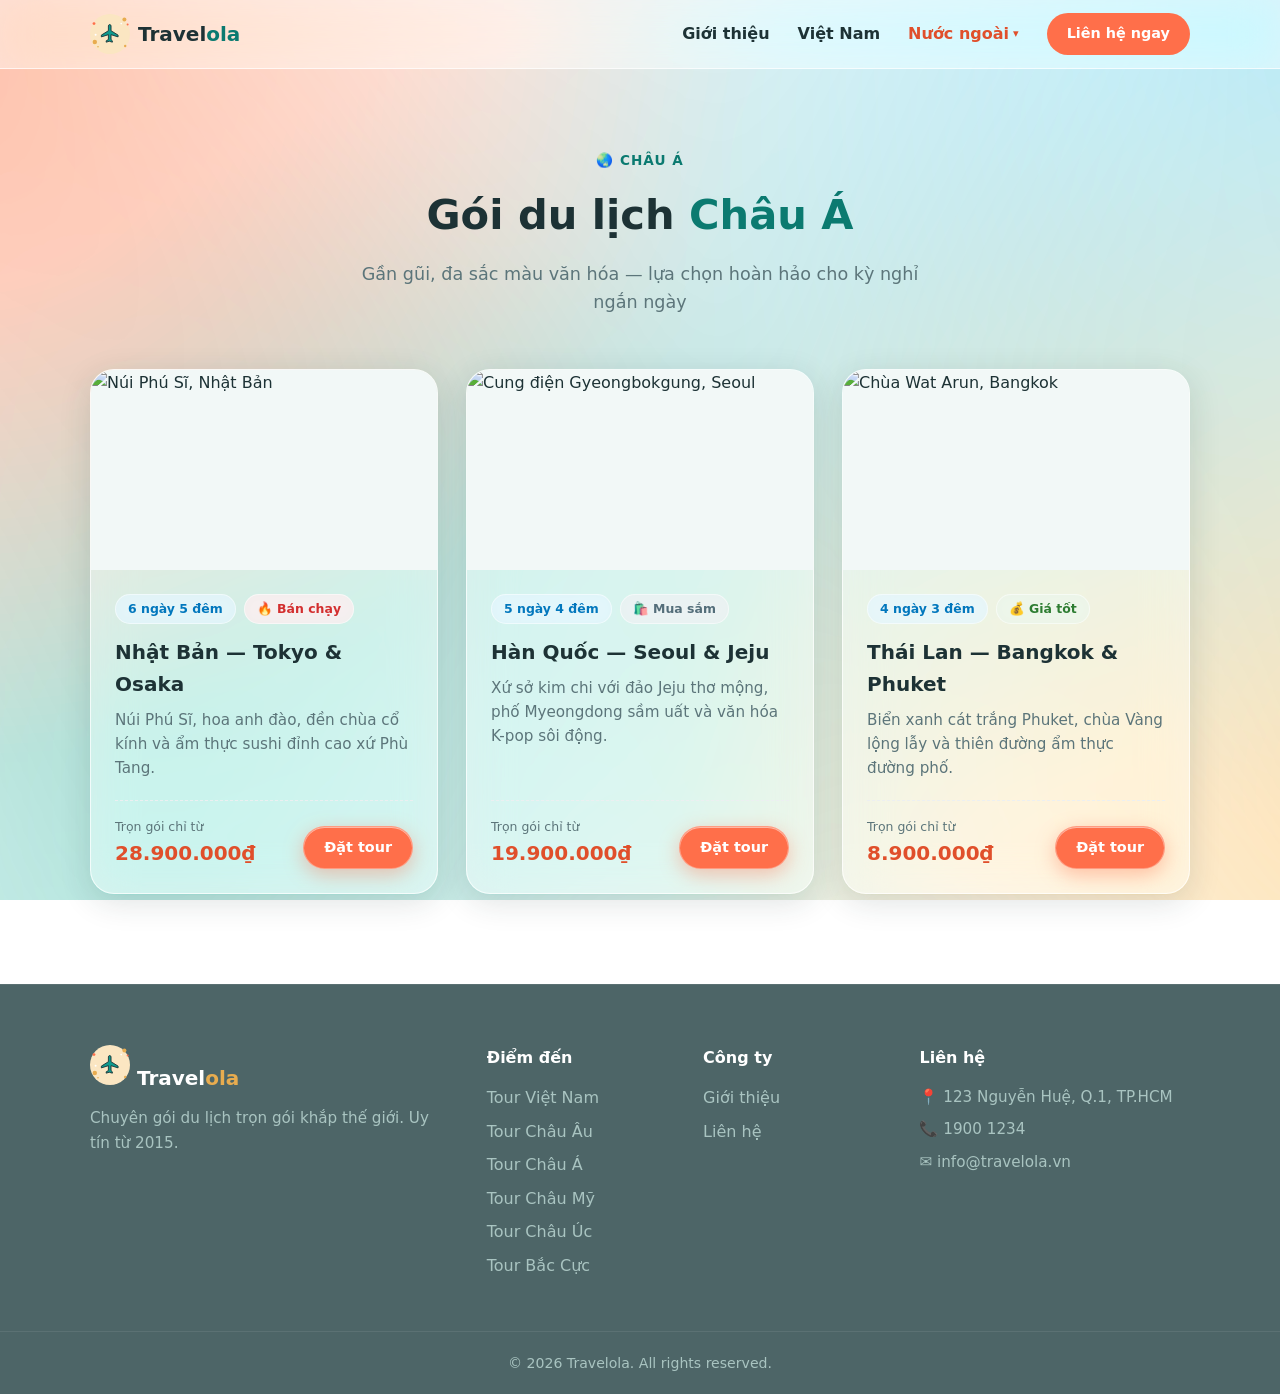
==== commit 65a6ec05: "Đổi logo sang icon huy hiệu kiểu doodle theo mẫu, màu theo thương hiệu Áp dụng phong cách icon người" ====
--- a/website/chau-a.html
+++ b/website/chau-a.html
@@ -9,7 +9,7 @@
     content="Gói du lịch trọn gói Châu Á — Nhật Bản, Hàn Quốc, Thái Lan. Gần gũi, đa sắc màu văn hóa, giá tốt cho kỳ nghỉ ngắn ngày.">
   <link rel="canonical" href="https://travelola.vn/chau-a">
   <link rel="icon"
-    href="data:image/svg+xml,<svg xmlns='http://www.w3.org/2000/svg' viewBox='0 0 48 48'><circle cx='24' cy='24' r='24' fill='%230b7a70'/><g transform='translate(11 10) scale(1.15)'><path d='M21 16v-2l-8-5V3.5c0-.83-.67-1.5-1.5-1.5S10 2.67 10 3.5V9l-8 5v2l8-2.5V19l-2.5 1.5V22l3.5-1 3.5 1v-1.5L13 19v-5.5l8 2.5z' fill='white'/></g></svg>">
+    href="data:image/svg+xml,<svg xmlns='http://www.w3.org/2000/svg' viewBox='0 0 100 100'><circle cx='50' cy='50' r='50' fill='%23fbe6c2'/><circle cx='86' cy='14' r='5' fill='%23e8ac4f'/><circle cx='94' cy='26' r='2.5' fill='%23ff6f4a'/><circle cx='10' cy='24' r='3.5' fill='%23ff6f4a'/><circle cx='12' cy='70' r='5.5' fill='%23e8ac4f'/><circle cx='20' cy='82' r='2' fill='%23e8ac4f'/><circle cx='88' cy='80' r='3' fill='%23e8ac4f'/><circle cx='14' cy='52' r='2.5' fill='white'/><circle cx='78' cy='24' r='2' fill='white'/><g transform='translate(24 22) scale(2.2)'><path d='M21 16v-2l-8-5V3.5c0-.83-.67-1.5-1.5-1.5S10 2.67 10 3.5V9l-8 5v2l8-2.5V19l-2.5 1.5V22l3.5-1 3.5 1v-1.5L13 19v-5.5l8 2.5z' fill='%230f9b8e' stroke='%231d3235' stroke-width='1' stroke-linejoin='round'/></g></svg>">
 
   <!-- Open Graph -->
   <meta property="og:type" content="website">
@@ -38,7 +38,7 @@
   <header class="header" id="header">
     <div class="container nav">
       <a href="/" class="logo">
-        <span class="logo-icon" aria-hidden="true"><svg viewBox="0 0 48 48"><defs><linearGradient id="lga" x1="6" y1="4" x2="42" y2="44" gradientUnits="userSpaceOnUse"><stop offset="0" stop-color="#4fb8d6"/><stop offset="1" stop-color="#0b7a70"/></linearGradient></defs><circle cx="24" cy="24" r="24" fill="url(#lga)"/><g transform="translate(11 10) scale(1.15)"><path d="M21 16v-2l-8-5V3.5c0-.83-.67-1.5-1.5-1.5S10 2.67 10 3.5V9l-8 5v2l8-2.5V19l-2.5 1.5V22l3.5-1 3.5 1v-1.5L13 19v-5.5l8 2.5z" fill="#fff"/></g></svg></span>
+        <span class="logo-icon" aria-hidden="true"><svg viewBox="0 0 100 100"><circle cx="50" cy="50" r="50" fill="#fbe6c2"/><circle cx="86" cy="14" r="5" fill="#e8ac4f"/><circle cx="94" cy="26" r="2.5" fill="#ff6f4a"/><circle cx="10" cy="24" r="3.5" fill="#ff6f4a"/><circle cx="12" cy="70" r="5.5" fill="#e8ac4f"/><circle cx="20" cy="82" r="2" fill="#e8ac4f"/><circle cx="88" cy="80" r="3" fill="#e8ac4f"/><circle cx="14" cy="52" r="2.5" fill="#fff"/><circle cx="78" cy="24" r="2" fill="#fff"/><g transform="translate(24 22) scale(2.2)"><path d="M21 16v-2l-8-5V3.5c0-.83-.67-1.5-1.5-1.5S10 2.67 10 3.5V9l-8 5v2l8-2.5V19l-2.5 1.5V22l3.5-1 3.5 1v-1.5L13 19v-5.5l8 2.5z" fill="#0f9b8e" stroke="#1d3235" stroke-width="1" stroke-linejoin="round"/></g></svg></span>
         <span class="logo-text">Travel<em>ola</em></span>
       </a>
       <nav class="nav-menu" id="navMenu">
@@ -126,7 +126,7 @@
   <footer class="footer">
     <div class="container footer-grid">
       <div>
-        <a href="/" class="logo logo-footer"><span class="logo-icon" aria-hidden="true"><svg viewBox="0 0 48 48"><defs><linearGradient id="lgb" x1="6" y1="4" x2="42" y2="44" gradientUnits="userSpaceOnUse"><stop offset="0" stop-color="#4fb8d6"/><stop offset="1" stop-color="#0b7a70"/></linearGradient></defs><circle cx="24" cy="24" r="24" fill="url(#lgb)"/><g transform="translate(11 10) scale(1.15)"><path d="M21 16v-2l-8-5V3.5c0-.83-.67-1.5-1.5-1.5S10 2.67 10 3.5V9l-8 5v2l8-2.5V19l-2.5 1.5V22l3.5-1 3.5 1v-1.5L13 19v-5.5l8 2.5z" fill="#fff"/></g></svg></span> Travel<em>ola</em></a>
+        <a href="/" class="logo logo-footer"><span class="logo-icon" aria-hidden="true"><svg viewBox="0 0 100 100"><circle cx="50" cy="50" r="50" fill="#fbe6c2"/><circle cx="86" cy="14" r="5" fill="#e8ac4f"/><circle cx="94" cy="26" r="2.5" fill="#ff6f4a"/><circle cx="10" cy="24" r="3.5" fill="#ff6f4a"/><circle cx="12" cy="70" r="5.5" fill="#e8ac4f"/><circle cx="20" cy="82" r="2" fill="#e8ac4f"/><circle cx="88" cy="80" r="3" fill="#e8ac4f"/><circle cx="14" cy="52" r="2.5" fill="#fff"/><circle cx="78" cy="24" r="2" fill="#fff"/><g transform="translate(24 22) scale(2.2)"><path d="M21 16v-2l-8-5V3.5c0-.83-.67-1.5-1.5-1.5S10 2.67 10 3.5V9l-8 5v2l8-2.5V19l-2.5 1.5V22l3.5-1 3.5 1v-1.5L13 19v-5.5l8 2.5z" fill="#0f9b8e" stroke="#1d3235" stroke-width="1" stroke-linejoin="round"/></g></svg></span> Travel<em>ola</em></a>
         <p>Chuyên gói du lịch trọn gói khắp thế giới. Uy tín từ 2015.</p>
       </div>
       <div>
--- a/website/css/style.css
+++ b/website/css/style.css
@@ -148,8 +148,8 @@
   display: inline-flex;
   align-items: center;
   justify-content: center;
-  width: 34px;
-  height: 34px;
+  width: 40px;
+  height: 40px;
   flex-shrink: 0;
 }
 .logo-icon svg { width: 100%; height: 100%; }
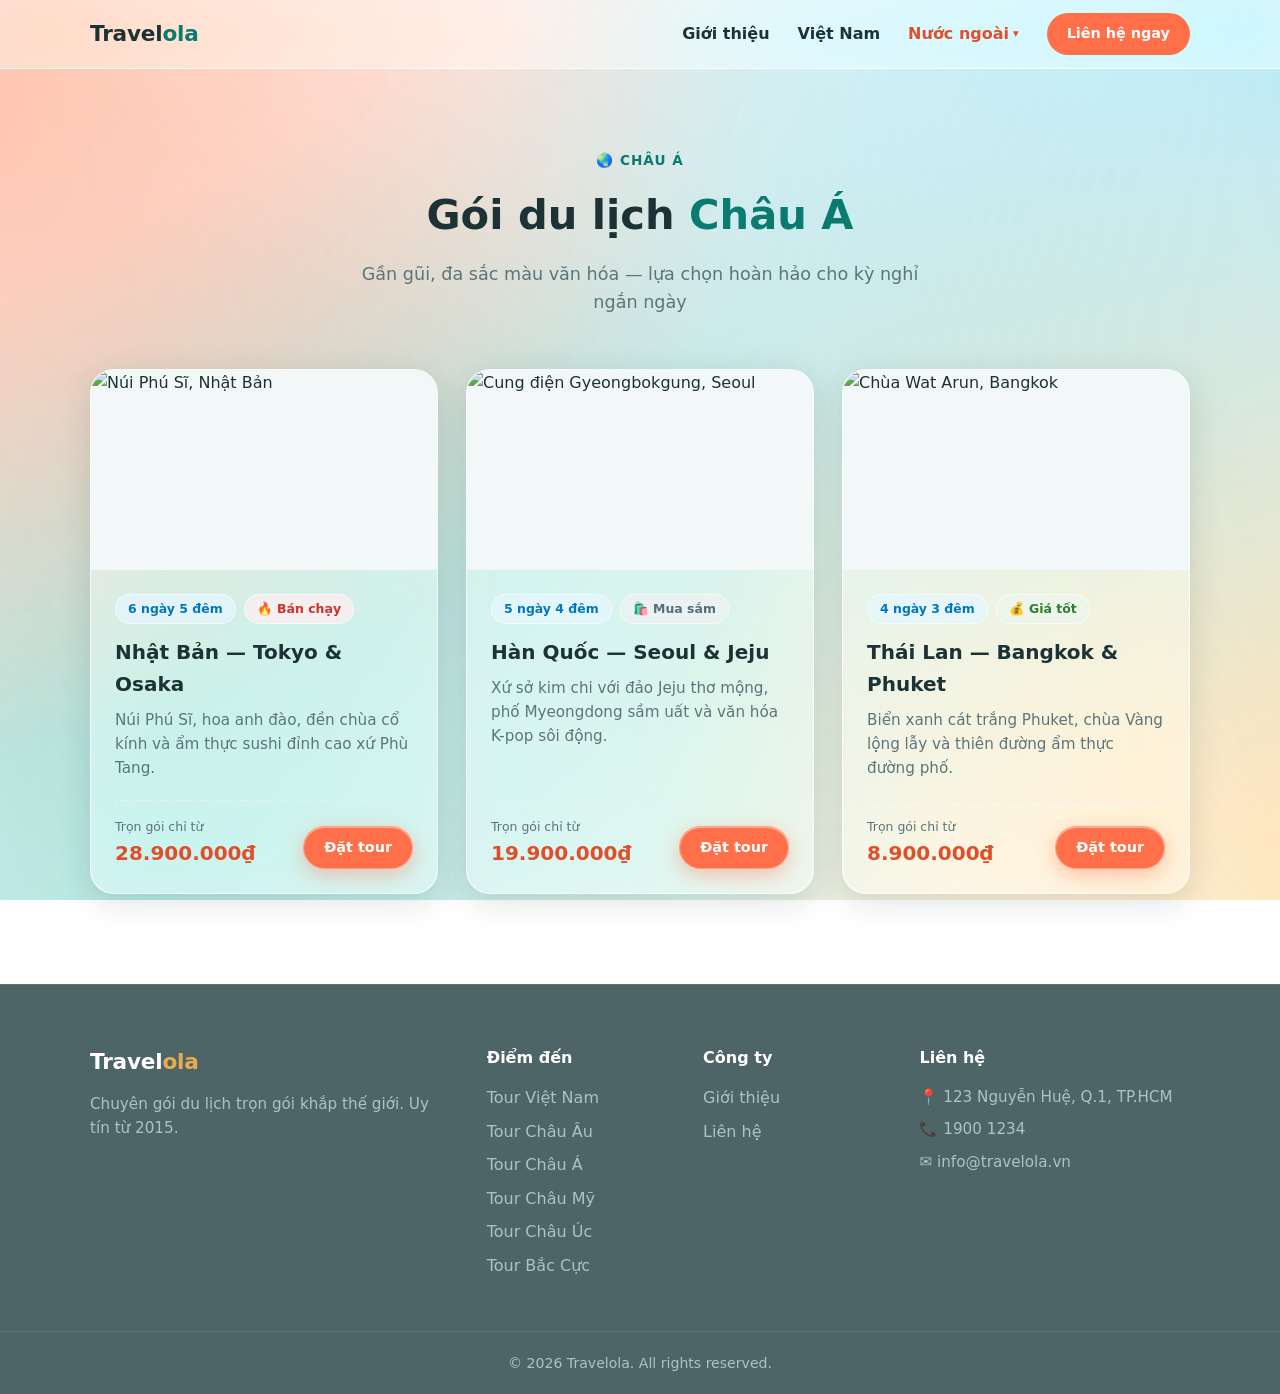
==== commit dcf720cb: "Bỏ icon logo, chỉ dùng wordmark Các phương án icon máy bay (nét, gradient, doodle) đều lệch tông với" ====
--- a/website/chau-a.html
+++ b/website/chau-a.html
@@ -9,7 +9,7 @@
     content="Gói du lịch trọn gói Châu Á — Nhật Bản, Hàn Quốc, Thái Lan. Gần gũi, đa sắc màu văn hóa, giá tốt cho kỳ nghỉ ngắn ngày.">
   <link rel="canonical" href="https://travelola.vn/chau-a">
   <link rel="icon"
-    href="data:image/svg+xml,<svg xmlns='http://www.w3.org/2000/svg' viewBox='0 0 100 100'><circle cx='50' cy='50' r='50' fill='%23fbe6c2'/><circle cx='86' cy='14' r='5' fill='%23e8ac4f'/><circle cx='94' cy='26' r='2.5' fill='%23ff6f4a'/><circle cx='10' cy='24' r='3.5' fill='%23ff6f4a'/><circle cx='12' cy='70' r='5.5' fill='%23e8ac4f'/><circle cx='20' cy='82' r='2' fill='%23e8ac4f'/><circle cx='88' cy='80' r='3' fill='%23e8ac4f'/><circle cx='14' cy='52' r='2.5' fill='white'/><circle cx='78' cy='24' r='2' fill='white'/><g transform='translate(24 22) scale(2.2)'><path d='M21 16v-2l-8-5V3.5c0-.83-.67-1.5-1.5-1.5S10 2.67 10 3.5V9l-8 5v2l8-2.5V19l-2.5 1.5V22l3.5-1 3.5 1v-1.5L13 19v-5.5l8 2.5z' fill='%230f9b8e' stroke='%231d3235' stroke-width='1' stroke-linejoin='round'/></g></svg>">
+    href="data:image/svg+xml,<svg xmlns='http://www.w3.org/2000/svg' viewBox='0 0 32 32'><rect width='32' height='32' rx='8' fill='%230b7a70'/><text x='16' y='22' font-family='Arial,Helvetica,sans-serif' font-size='18' font-weight='700' fill='white' text-anchor='middle'>T</text></svg>">
 
   <!-- Open Graph -->
   <meta property="og:type" content="website">
@@ -38,7 +38,6 @@
   <header class="header" id="header">
     <div class="container nav">
       <a href="/" class="logo">
-        <span class="logo-icon" aria-hidden="true"><svg viewBox="0 0 100 100"><circle cx="50" cy="50" r="50" fill="#fbe6c2"/><circle cx="86" cy="14" r="5" fill="#e8ac4f"/><circle cx="94" cy="26" r="2.5" fill="#ff6f4a"/><circle cx="10" cy="24" r="3.5" fill="#ff6f4a"/><circle cx="12" cy="70" r="5.5" fill="#e8ac4f"/><circle cx="20" cy="82" r="2" fill="#e8ac4f"/><circle cx="88" cy="80" r="3" fill="#e8ac4f"/><circle cx="14" cy="52" r="2.5" fill="#fff"/><circle cx="78" cy="24" r="2" fill="#fff"/><g transform="translate(24 22) scale(2.2)"><path d="M21 16v-2l-8-5V3.5c0-.83-.67-1.5-1.5-1.5S10 2.67 10 3.5V9l-8 5v2l8-2.5V19l-2.5 1.5V22l3.5-1 3.5 1v-1.5L13 19v-5.5l8 2.5z" fill="#0f9b8e" stroke="#1d3235" stroke-width="1" stroke-linejoin="round"/></g></svg></span>
         <span class="logo-text">Travel<em>ola</em></span>
       </a>
       <nav class="nav-menu" id="navMenu">
@@ -126,7 +125,7 @@
   <footer class="footer">
     <div class="container footer-grid">
       <div>
-        <a href="/" class="logo logo-footer"><span class="logo-icon" aria-hidden="true"><svg viewBox="0 0 100 100"><circle cx="50" cy="50" r="50" fill="#fbe6c2"/><circle cx="86" cy="14" r="5" fill="#e8ac4f"/><circle cx="94" cy="26" r="2.5" fill="#ff6f4a"/><circle cx="10" cy="24" r="3.5" fill="#ff6f4a"/><circle cx="12" cy="70" r="5.5" fill="#e8ac4f"/><circle cx="20" cy="82" r="2" fill="#e8ac4f"/><circle cx="88" cy="80" r="3" fill="#e8ac4f"/><circle cx="14" cy="52" r="2.5" fill="#fff"/><circle cx="78" cy="24" r="2" fill="#fff"/><g transform="translate(24 22) scale(2.2)"><path d="M21 16v-2l-8-5V3.5c0-.83-.67-1.5-1.5-1.5S10 2.67 10 3.5V9l-8 5v2l8-2.5V19l-2.5 1.5V22l3.5-1 3.5 1v-1.5L13 19v-5.5l8 2.5z" fill="#0f9b8e" stroke="#1d3235" stroke-width="1" stroke-linejoin="round"/></g></svg></span> Travel<em>ola</em></a>
+        <a href="/" class="logo logo-footer">Travel<em>ola</em></a>
         <p>Chuyên gói du lịch trọn gói khắp thế giới. Uy tín từ 2015.</p>
       </div>
       <div>
--- a/website/css/style.css
+++ b/website/css/style.css
@@ -142,17 +142,8 @@
   height: 68px;
 }
 
-.logo { display: flex; align-items: center; gap: 8px; font-size: 1.25rem; font-weight: 800; }
+.logo { display: flex; align-items: center; font-size: 1.35rem; font-weight: 800; letter-spacing: -.01em; }
 .logo em { font-style: normal; color: var(--sea-dark); }
-.logo-icon {
-  display: inline-flex;
-  align-items: center;
-  justify-content: center;
-  width: 40px;
-  height: 40px;
-  flex-shrink: 0;
-}
-.logo-icon svg { width: 100%; height: 100%; }
 
 .nav-menu { display: flex; align-items: center; gap: 28px; }
 .nav-menu a { font-weight: 600; color: var(--ink); transition: color .2s; }
